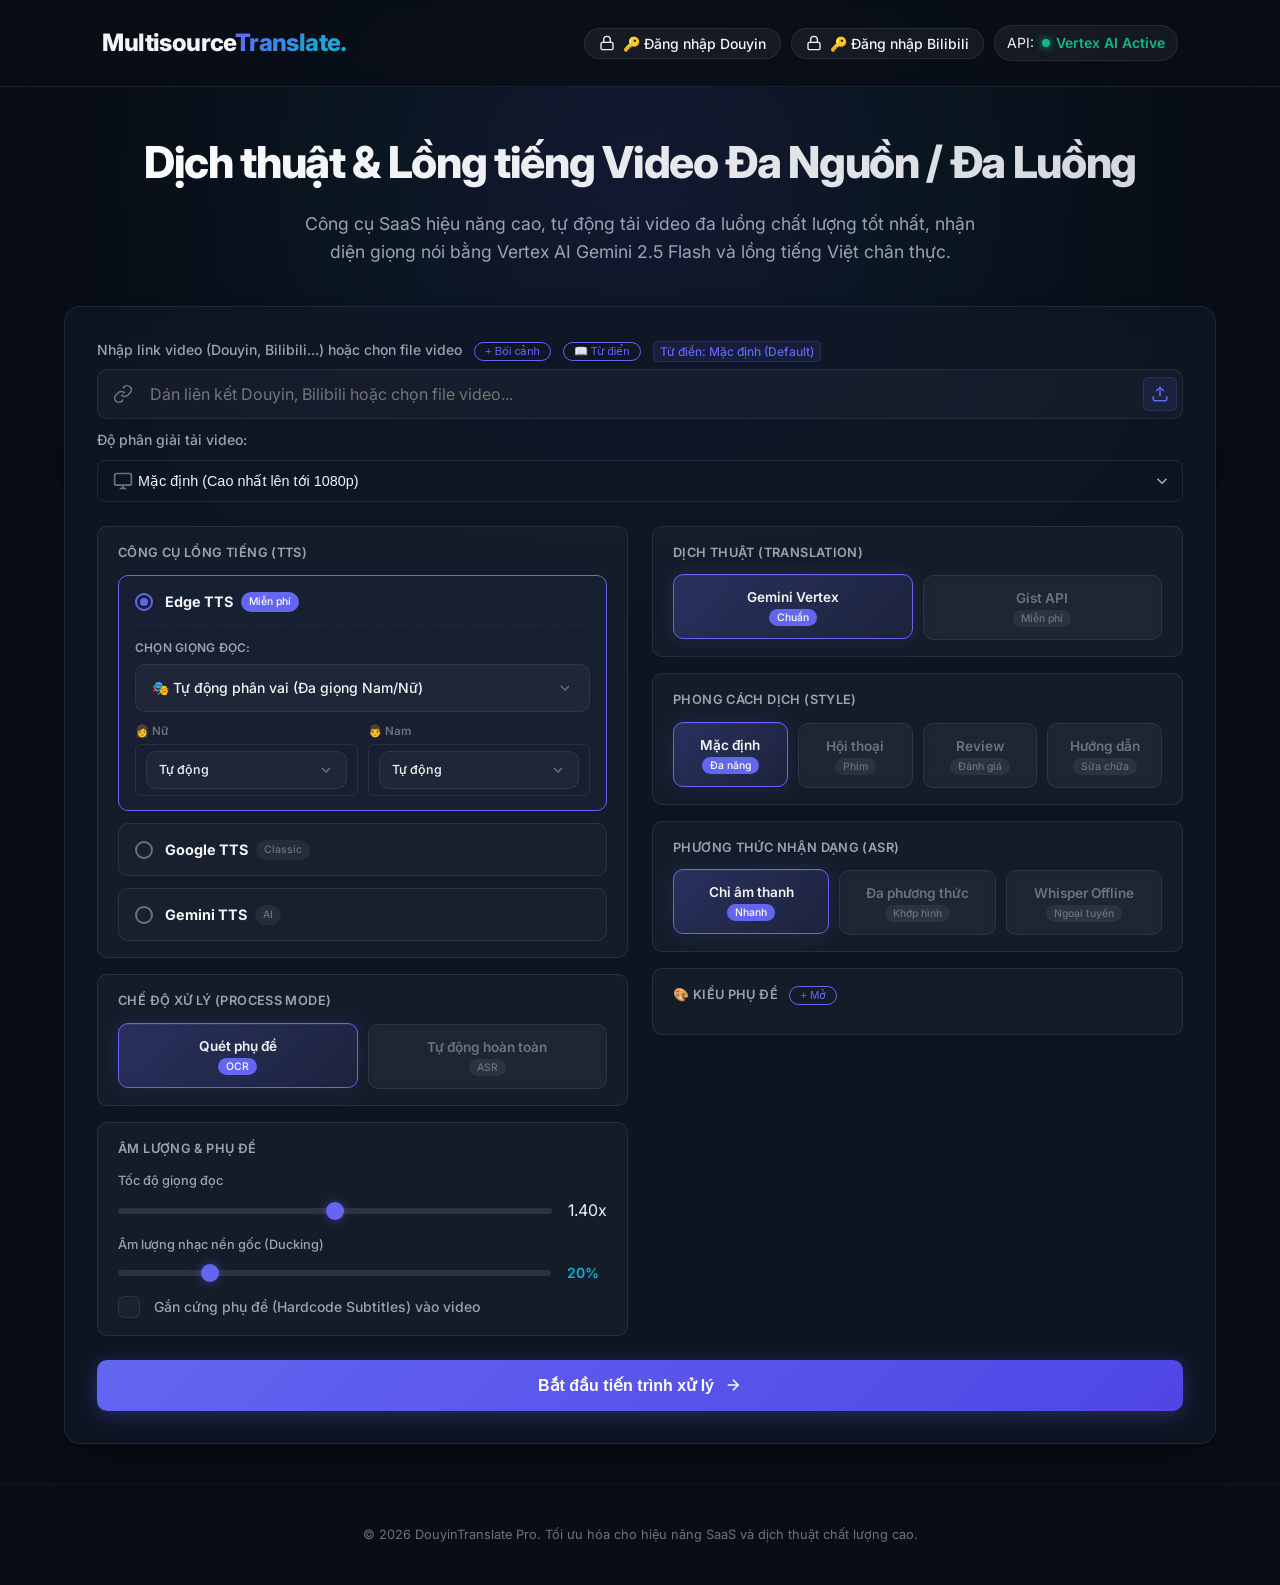
==== static/index.html @ 16387291 "Support dual-platform login GUI and smart cookie merging" ====
<!DOCTYPE html>
<html lang="vi">

<head>
    <meta charset="UTF-8">
    <meta name="viewport" content="width=device-width, initial-scale=1.0">
    <title>MultisourceTranslate - SaaS Dịch Thuật Video Đa Nguồn / Đa Luồng Chuyên Nghiệp</title>
    <!-- Google Fonts Inter & JetBrains Mono for Console -->
    <link rel="preconnect" href="https://fonts.googleapis.com">
    <link rel="preconnect" href="https://fonts.gstatic.com" crossorigin>
    <link
        href="https://fonts.googleapis.com/css2?family=Inter:wght@300;400;500;600;700;800&family=JetBrains+Mono:wght@400;500&display=swap"
        rel="stylesheet">
    <link rel="stylesheet" href="style.css?v=1.4">
</head>

<body>
    <div class="glow-bg"></div>

    <header class="app-header">
        <div class="logo">
            <span>Multisource</span><span class="accent-text">Translate</span><span class="dot">.</span>
        </div>
        <nav class="app-nav" style="display: flex; gap: 10px; align-items: center;">
            <button id="btnGetCookieDouyin" class="btn-cookie">
                <svg viewBox="0 0 24 24" fill="none" stroke="currentColor" stroke-width="2" class="cookie-icon"
                    style="width: 16px; height: 16px;">
                    <rect x="3" y="11" width="18" height="11" rx="2" ry="2"></rect>
                    <path d="M7 11V7a5 5 0 0 1 10 0v4"></path>
                </svg>
                <span>🔑 Đăng nhập Douyin</span>
            </button>
            <button id="btnGetCookieBilibili" class="btn-cookie">
                <svg viewBox="0 0 24 24" fill="none" stroke="currentColor" stroke-width="2" class="cookie-icon"
                    style="width: 16px; height: 16px;">
                    <rect x="3" y="11" width="18" height="11" rx="2" ry="2"></rect>
                    <path d="M7 11V7a5 5 0 0 1 10 0v4"></path>
                </svg>
                <span>🔑 Đăng nhập Bilibili</span>
            </button>
            <span class="nav-status">API: <span class="api-ok">Vertex AI Active</span></span>
        </nav>
    </header>

    <main class="app-container">
        <!-- Hero Section -->
        <section class="hero-section">
            <h1 class="hero-title">Dịch thuật & Lồng tiếng Video Đa Nguồn / Đa Luồng</h1>
            <p class="hero-subtitle">Công cụ SaaS hiệu năng cao, tự động tải video đa luồng chất lượng tốt nhất, nhận diện
                giọng nói bằng Vertex AI Gemini 2.5 Flash và lồng tiếng Việt chân thực.</p>
        </section>

        <!-- Input and Settings Form -->
        <section class="card form-card">
            <form id="translateForm">
                <!-- Top: URL + Context (Full Width) -->
                <div class="url-input-container">
                    <div class="input-group" style="margin-bottom: 0;">
                        <label for="videoUrl" class="input-label">
                            Nhập link video (Douyin, Bilibili...) hoặc chọn file video
                            <button type="button" id="btnToggleContext" class="btn-mini-toggle"
                                title="Thêm bối cảnh để AI dịch chuẩn hơn">+ Bối cảnh</button>
                            <button type="button" id="btnOpenGlossaryModal" class="btn-mini-toggle" style="margin-left: 8px;"
                                title="Chỉnh sửa từ điển dịch thuật (Glossary)">📖 Từ điển</button>
                            <span id="activeGlossaryBadge" class="active-glossary-badge" style="margin-left: 8px; font-size: 0.75rem; color: var(--accent); background: rgba(99, 102, 241, 0.1); padding: 2px 6px; border-radius: 4px; border: 1px solid rgba(99, 102, 241, 0.2); vertical-align: middle;">Từ điển: Mặc định</span>
                        </label>
                        <div class="input-wrapper" id="mainInputWrapper">
                            <svg class="input-icon" viewBox="0 0 24 24" fill="none" stroke="currentColor"
                                stroke-width="2">
                                <path d="M10 13a5 5 0 0 0 7.54.54l3-3a5 5 0 0 0-7.07-7.07l-1.72 1.71"></path>
                                <path d="M14 11a5 5 0 0 0-7.54-.54l-3 3a5 5 0 0 0 7.07 7.07l1.71-1.71"></path>
                            </svg>
                            <input type="text" id="videoUrl" placeholder="Dán liên kết Douyin, Bilibili hoặc chọn file video..."
                                required>
                            <button type="button" id="btnImportFile" class="btn-import-file"
                                title="Chọn file video từ máy tính">
                                <svg viewBox="0 0 24 24" fill="none" stroke="currentColor" stroke-width="2"
                                    style="width:18px;height:18px;">
                                    <path d="M21 15v4a2 2 0 0 1-2 2H5a2 2 0 0 1-2-2v-4"></path>
                                    <polyline points="17 8 12 3 7 8"></polyline>
                                    <line x1="12" y1="3" x2="12" y2="15"></line>
                                </svg>
                            </button>
                            <input type="file" id="videoFileInput"
                                accept="video/mp4,video/quicktime,video/x-msvideo,video/x-matroska,video/webm,video/x-flv,video/x-ms-wmv"
                                hidden>
                        </div>
                        <div id="fileSelectedBadge" class="file-selected-badge hidden">
                            <span class="file-badge-name" id="selectedFileName"></span>
                            <button type="button" class="file-badge-remove" id="fileRemoveBtn"
                                title="Xoá file">&times;</button>
                        </div>
                    </div>
                    <div class="input-group" id="contextGroup" style="display:none; margin-top: 8px;">
                        <div class="input-wrapper">
                            <svg class="input-icon" viewBox="0 0 24 24" fill="none" stroke="currentColor"
                                stroke-width="2">
                                <path d="M4 19.5A2.5 2.5 0 0 1 6.5 17H20"></path>
                                <path d="M6.5 2H20v20H6.5A2.5 2.5 0 0 1 4 19.5v-15A2.5 2.5 0 0 1 6.5 2z"></path>
                            </svg>
                            <input type="text" id="videoContext"
                                placeholder="vd: Phim Tây Du Ký có Natra (Ngao Quảng), Tôn Ngộ Không...">
                        </div>
                    </div>
                    <div class="input-group" id="resolutionGroup" style="margin-top: 10px;">
                        <label for="videoResolution" class="input-label">
                            Độ phân giải tải video:
                            <span id="resolutionScanStatus" style="margin-left: 8px; font-size: 0.75rem; color: var(--accent); display: none;">🔄 Đang quét độ phân giải...</span>
                        </label>
                        <div class="input-wrapper">
                            <svg class="input-icon" viewBox="0 0 24 24" fill="none" stroke="currentColor" stroke-width="2">
                                <rect x="2" y="3" width="20" height="14" rx="2" ry="2"></rect>
                                <line x1="8" y1="21" x2="16" y2="21"></line>
                                <line x1="12" y1="17" x2="12" y2="21"></line>
                            </svg>
                            <select id="videoResolution" style="width: 100%; height: 42px; padding: 0 12px 0 40px; background-color: var(--card-bg-light); border: 1px solid var(--border-color); border-radius: 8px; color: var(--text-color); outline: none; font-size: 0.9rem; appearance: none; cursor: pointer;">
                                <option value="1080" selected>Mặc định (Cao nhất lên tới 1080p)</option>
                                <option value="720">720p</option>
                                <option value="best">Không giới hạn (Gốc / 2K / 4K nếu có)</option>
                            </select>
                            <svg viewBox="0 0 24 24" fill="none" stroke="currentColor" stroke-width="2" style="position: absolute; right: 12px; top: 12px; width: 18px; height: 18px; pointer-events: none; opacity: 0.7;">
                                <polyline points="6 9 12 15 18 9"></polyline>
                            </svg>
                        </div>
                    </div>
                </div>

                <!-- Middle: Balanced 2-Column Settings Grid -->
                <div class="settings-grid-layout">
                    <!-- Column 1: Voice & Media Settings -->
                    <div class="settings-column">
                        <div class="setting-panel">
                            <label class="setting-label">Công cụ lồng tiếng (TTS)</label>
                            <div class="tts-selection-container">
                                <!-- Edge TTS Option -->
                                <div class="tts-option-card active" data-tts="edge">
                                    <div class="tts-option-header">
                                        <div class="tts-radio-circle"></div>
                                        <div class="tts-option-info">
                                            <span class="tts-name">Edge TTS</span>
                                            <span class="tts-badge">Miễn phí</span>
                                        </div>
                                    </div>
                                    <div class="tts-voice-dropdown-wrapper">
                                        <label class="voice-mini-label">Chọn giọng đọc:</label>
                                        <div class="custom-select" id="edgeVoiceSelect">
                                            <div class="custom-select-trigger" id="edgeVoiceTrigger">
                                                <span id="edgeVoiceSelectedText">Tự động phân vai (Đa giọng)</span>
                                                <svg class="chevron-icon" viewBox="0 0 24 24" fill="none"
                                                    stroke="currentColor" stroke-width="2">
                                                    <polyline points="6 9 12 15 18 9"></polyline>
                                                </svg>
                                            </div>
                                            <div class="custom-options-container" id="edgeVoiceOptions">
                                                <!-- Dynamic options populated via JS -->
                                            </div>
                                        </div>
                                        <!-- Gender-specific voice pickers (shown when Auto mode) -->
                                        <div class="gender-voice-row" id="edgeGenderVoices" style="display:none;">
                                            <div class="gender-voice-item">
                                                <label class="gender-voice-label">👩 Nữ</label>
                                                <div class="custom-select mini-select" id="edgeFemaleSelect">
                                                    <div class="custom-select-trigger" id="edgeFemaleTrigger">
                                                        <span id="edgeFemaleSelectedText">Tự động</span>
                                                        <svg class="chevron-icon" viewBox="0 0 24 24" fill="none"
                                                            stroke="currentColor" stroke-width="2">
                                                            <polyline points="6 9 12 15 18 9"></polyline>
                                                        </svg>
                                                    </div>
                                                    <div class="custom-options-container" id="edgeFemaleOptions"></div>
                                                </div>
                                            </div>
                                            <div class="gender-voice-item">
                                                <label class="gender-voice-label">👨 Nam</label>
                                                <div class="custom-select mini-select" id="edgeMaleSelect">
                                                    <div class="custom-select-trigger" id="edgeMaleTrigger">
                                                        <span id="edgeMaleSelectedText">Tự động</span>
                                                        <svg class="chevron-icon" viewBox="0 0 24 24" fill="none"
                                                            stroke="currentColor" stroke-width="2">
                                                            <polyline points="6 9 12 15 18 9"></polyline>
                                                        </svg>
                                                    </div>
                                                    <div class="custom-options-container" id="edgeMaleOptions"></div>
                                                </div>
                                            </div>
                                        </div>
                                    </div>
                                </div>

                                <!-- Google TTS Option -->
                                <div class="tts-option-card" data-tts="google">
                                    <div class="tts-option-header">
                                        <div class="tts-radio-circle"></div>
                                        <div class="tts-option-info">
                                            <span class="tts-name">Google TTS</span>
                                            <span class="tts-badge">Classic</span>
                                        </div>
                                    </div>
                                    <div class="tts-voice-dropdown-wrapper">
                                        <label class="voice-mini-label">Chọn giọng đọc:</label>
                                        <div class="custom-select" id="googleVoiceSelect">
                                            <div class="custom-select-trigger" id="googleVoiceTrigger">
                                                <span id="googleVoiceSelectedText">Tự động phân vai (Đa giọng)</span>
                                                <svg class="chevron-icon" viewBox="0 0 24 24" fill="none"
                                                    stroke="currentColor" stroke-width="2">
                                                    <polyline points="6 9 12 15 18 9"></polyline>
                                                </svg>
                                            </div>
                                            <div class="custom-options-container" id="googleVoiceOptions">
                                                <!-- Dynamic options populated via JS -->
                                            </div>
                                        </div>
                                        <!-- Gender-specific voice pickers (shown when Auto mode) -->
                                        <div class="gender-voice-row" id="googleGenderVoices" style="display:none;">
                                            <div class="gender-voice-item">
                                                <label class="gender-voice-label">👩 Nữ</label>
                                                <div class="custom-select mini-select" id="googleFemaleSelect">
                                                    <div class="custom-select-trigger" id="googleFemaleTrigger">
                                                        <span id="googleFemaleSelectedText">Tự động</span>
                                                        <svg class="chevron-icon" viewBox="0 0 24 24" fill="none"
                                                            stroke="currentColor" stroke-width="2">
                                                            <polyline points="6 9 12 15 18 9"></polyline>
                                                        </svg>
                                                    </div>
                                                    <div class="custom-options-container" id="googleFemaleOptions">
                                                    </div>
                                                </div>
                                            </div>
                                            <div class="gender-voice-item">
                                                <label class="gender-voice-label">👨 Nam</label>
                                                <div class="custom-select mini-select" id="googleMaleSelect">
                                                    <div class="custom-select-trigger" id="googleMaleTrigger">
                                                        <span id="googleMaleSelectedText">Tự động</span>
                                                        <svg class="chevron-icon" viewBox="0 0 24 24" fill="none"
                                                            stroke="currentColor" stroke-width="2">
                                                            <polyline points="6 9 12 15 18 9"></polyline>
                                                        </svg>
                                                    </div>
                                                    <div class="custom-options-container" id="googleMaleOptions"></div>
                                                </div>
                                            </div>
                                        </div>
                                    </div>
                                </div>

                                <!-- Gemini TTS Option -->
                                <div class="tts-option-card" data-tts="gemini">
                                    <div class="tts-option-header">
                                        <div class="tts-radio-circle"></div>
                                        <div class="tts-option-info">
                                            <span class="tts-name">Gemini TTS</span>
                                            <span class="tts-badge">AI</span>
                                        </div>
                                    </div>
                                    <div class="tts-voice-dropdown-wrapper">
                                        <label class="voice-mini-label">Chọn giọng đọc:</label>
                                        <div class="custom-select" id="geminiVoiceSelect">
                                            <div class="custom-select-trigger" id="geminiVoiceTrigger">
                                                <span id="geminiVoiceSelectedText">Tự động phân vai (30 giọng)</span>
                                                <svg class="chevron-icon" viewBox="0 0 24 24" fill="none"
                                                    stroke="currentColor" stroke-width="2">
                                                    <polyline points="6 9 12 15 18 9"></polyline>
                                                </svg>
                                            </div>
                                            <div class="custom-options-container" id="geminiVoiceOptions">
                                                <!-- Dynamic options populated via JS -->
                                            </div>
                                        </div>
                                        <!-- Gender-specific voice pickers (shown when Auto mode) -->
                                        <div class="gender-voice-row" id="geminiGenderVoices" style="display:none;">
                                            <div class="gender-voice-item">
                                                <label class="gender-voice-label">👩 Nữ</label>
                                                <div class="custom-select mini-select" id="geminiFemaleSelect">
                                                    <div class="custom-select-trigger" id="geminiFemaleTrigger">
                                                        <span id="geminiFemaleSelectedText">Tự động</span>
                                                        <svg class="chevron-icon" viewBox="0 0 24 24" fill="none"
                                                            stroke="currentColor" stroke-width="2">
                                                            <polyline points="6 9 12 15 18 9"></polyline>
                                                        </svg>
                                                    </div>
                                                    <div class="custom-options-container" id="geminiFemaleOptions">
                                                    </div>
                                                </div>
                                            </div>
                                            <div class="gender-voice-item">
                                                <label class="gender-voice-label">👨 Nam</label>
                                                <div class="custom-select mini-select" id="geminiMaleSelect">
                                                    <div class="custom-select-trigger" id="geminiMaleTrigger">
                                                        <span id="geminiMaleSelectedText">Tự động</span>
                                                        <svg class="chevron-icon" viewBox="0 0 24 24" fill="none"
                                                            stroke="currentColor" stroke-width="2">
                                                            <polyline points="6 9 12 15 18 9"></polyline>
                                                        </svg>
                                                    </div>
                                                    <div class="custom-options-container" id="geminiMaleOptions"></div>
                                                </div>
                                            </div>
                                        </div>
                                    </div>
                                </div>
                            </div>
                        </div>

                        <div class="setting-panel">
                            <label class="setting-label">Chế độ xử lý (Process Mode)</label>
                            <div class="tts-toggle-group">
                                <button type="button" class="process-toggle-btn tts-toggle-btn active"
                                    data-process="ocr">
                                    <span class="tts-name">Quét phụ đề</span>
                                    <span class="tts-badge">OCR</span>
                                </button>
                                <button type="button" class="process-toggle-btn tts-toggle-btn" data-process="auto">
                                    <span class="tts-name">Tự động hoàn toàn</span>
                                    <span class="tts-badge">ASR</span>
                                </button>
                            </div>
                        </div>

                        <div class="setting-panel">
                            <label class="setting-label">Âm lượng & Phụ đề</label>
                            <div class="setting-item" style="margin-bottom: 12px;">
                                <label class="setting-sub-label"
                                    style="display: block; font-size: 0.8rem; color: var(--text-secondary); margin-bottom: 6px; font-weight: 500;">Tốc
                                    độ giọng đọc</label>
                                <div class="slider-wrapper">
                                    <input type="range" id="ttsSpeed" min="1.0" max="1.8" step="0.05" value="1.4">
                                    <span id="speedValue">1.40x</span>
                                </div>
                            </div>
                            <div class="setting-item" style="margin-bottom: 12px;">
                                <label class="setting-sub-label"
                                    style="display: block; font-size: 0.8rem; color: var(--text-secondary); margin-bottom: 6px; font-weight: 500;">Âm
                                    lượng nhạc nền gốc (Ducking)</label>
                                <div class="slider-wrapper">
                                    <input type="range" id="bgVolume" min="0" max="1" step="0.05" value="0.20">
                                    <span id="volumeValue">20%</span>
                                </div>
                            </div>
                            <div class="setting-item checkbox-item">
                                <label class="checkbox-container">
                                    <input type="checkbox" id="burnSubtitles">
                                    <span class="checkmark-box"></span>
                                    <span class="checkbox-label">Gắn cứng phụ đề (Hardcode Subtitles) vào video</span>
                                </label>
                            </div>
                        </div>
                    </div>

                    <!-- Column 2: AI Translation & ASR Settings -->
                    <div class="settings-column">
                        <div class="setting-panel">
                            <label class="setting-label">Dịch thuật (Translation)</label>
                            <div class="tts-toggle-group">
                                <button type="button" class="translate-toggle-btn tts-toggle-btn active"
                                    data-translate="gemini">
                                    <span class="tts-name">Gemini Vertex</span>
                                    <span class="tts-badge">Chuẩn</span>
                                </button>
                                <button type="button" class="translate-toggle-btn tts-toggle-btn" data-translate="gist">
                                    <span class="tts-name">Gist API</span>
                                    <span class="tts-badge">Miễn phí</span>
                                </button>
                            </div>
                        </div>

                        <div class="setting-panel">
                            <label class="setting-label">Phong cách dịch (Style)</label>
                            <div class="tts-toggle-group">
                                <button type="button" class="style-toggle-btn tts-toggle-btn active"
                                    data-style="default">
                                    <span class="tts-name">Mặc định</span>
                                    <span class="tts-badge">Đa năng</span>
                                </button>
                                <button type="button" class="style-toggle-btn tts-toggle-btn" data-style="dialogue">
                                    <span class="tts-name">Hội thoại</span>
                                    <span class="tts-badge">Phim</span>
                                </button>
                                <button type="button" class="style-toggle-btn tts-toggle-btn" data-style="review">
                                    <span class="tts-name">Review</span>
                                    <span class="tts-badge">Đánh giá</span>
                                </button>
                                <button type="button" class="style-toggle-btn tts-toggle-btn" data-style="tutorial">
                                    <span class="tts-name">Hướng dẫn</span>
                                    <span class="tts-badge">Sửa chữa</span>
                                </button>
                            </div>

                        </div>

                        <div class="setting-panel">
                            <label class="setting-label">Phương thức nhận dạng (ASR)</label>
                            <div class="tts-toggle-group">
                                <button type="button" class="asr-toggle-btn tts-toggle-btn active" data-asr="audio">
                                    <span class="tts-name">Chỉ âm thanh</span>
                                    <span class="tts-badge">Nhanh</span>
                                </button>
                                <button type="button" class="asr-toggle-btn tts-toggle-btn" data-asr="video">
                                    <span class="tts-name">Đa phương thức</span>
                                    <span class="tts-badge">Khớp hình</span>
                                </button>
                                <button type="button" class="asr-toggle-btn tts-toggle-btn" data-asr="whisper">
                                    <span class="tts-name">Whisper Offline</span>
                                    <span class="tts-badge">Ngoại tuyến</span>
                                </button>
                            </div>
                        </div>

                        <!-- Subtitle Style -->
                        <div class="setting-panel">
                            <label class="setting-label">
                                🎨 Kiểu phụ đề
                                <button type="button" id="btnToggleSubStyle" class="btn-mini-toggle">+ Mở</button>
                            </label>
                            <div id="subStyleCompact" style="display:none;">
                                <!-- Preview box -->
                                <div class="sub-preview-box" id="subPreview">
                                    <div class="sub-preview-controls">
                                        <button type="button" class="aspect-btn active" data-aspect="9:16">📱
                                            9:16</button>
                                        <button type="button" class="aspect-btn" data-aspect="16:9">🖥 16:9</button>
                                    </div>
                                    <div class="sub-preview-area" id="subPreviewArea">
                                        <span class="sub-preview-text" id="subPreviewText">Xin chào các bạn</span>
                                    </div>
                                </div>
                                <!-- Controls -->
                                <div class="sub-row">
                                    <select id="subFont" class="mini-select">
                                        <option value="Montserrat">Montserrat</option>
                                        <option value="Roboto">Roboto</option>
                                        <option value="Inter">Inter</option>
                                        <option value="OpenSans">OpenSans</option>
                                        <option value="Nunito">Nunito</option>
                                        <option value="Quicksand">Quicksand</option>
                                        <option value="Lora">Lora</option>
                                        <option value="Oswald">Oswald</option>
                                        <option value="PlayfairDisplay">Playfair</option>
                                        <option value="BeVietnamPro">BeVietnamPro</option>
                                    </select>
                                    <select id="subFontSize" class="mini-select">
                                        <option value="16">16px</option>
                                        <option value="18">18px</option>
                                        <option value="20" selected>20px</option>
                                        <option value="22">22px</option>
                                        <option value="24">24px</option>
                                        <option value="28">28px</option>
                                        <option value="32">32px</option>
                                    </select>
                                    <select id="subColor" class="mini-select">
                                        <option value="&H00FFFFFF">⬜ Trắng</option>
                                        <option value="&H0000FFFF">🟨 Vàng</option>
                                        <option value="&H0000FF00">🟩 Xanh lá</option>
                                        <option value="&H00FF0000">🟦 Xanh dương</option>
                                        <option value="&H000000FF">🟥 Đỏ</option>
                                        <option value="&H00FF80FF">🩷 Hồng</option>
                                    </select>
                                </div>
                                <div class="sub-row">
                                    <select id="subPosition" class="mini-select">
                                        <option value="2" selected>📍 Dưới Giữa</option>
                                        <option value="1">📍 Dưới Trái</option>
                                        <option value="3">📍 Dưới Phải</option>
                                        <option value="8">📍 Trên Giữa</option>
                                        <option value="5">📍 Giữa Màn</option>
                                    </select>
                                    <select id="subOutline" class="mini-select">
                                        <option value="0">◽ Viền: Không</option>
                                        <option value="1">◾ Viền: Mỏng</option>
                                        <option value="1.5" selected>◾ Viền: Vừa</option>
                                        <option value="2.5">◾ Viền: Dày</option>
                                    </select>
                                    <select id="subBgAlpha" class="mini-select">
                                        <option value="00">Nền: Trong suốt</option>
                                        <option value="40">Nền: Mờ 25%</option>
                                        <option value="80" selected>Nền: Mờ 50%</option>
                                        <option value="C0">Nền: Mờ 75%</option>
                                        <option value="FF">Nền: Đặc</option>
                                    </select>
                                </div>
                            </div>
                        </div>
                    </div>
                </div>

                <!-- Bottom: Submit Button (Full Width, Centered) -->
                <div class="action-container" style="margin-top: 20px;">
                    <button type="submit" id="submitBtn" class="btn-primary">
                        <span>Bắt đầu tiến trình xử lý</span>
                        <svg viewBox="0 0 24 24" fill="none" stroke="currentColor" stroke-width="2" class="arrow-icon">
                            <line x1="5" y1="12" x2="19" y2="12"></line>
                            <polyline points="12 5 19 12 12 19"></polyline>
                        </svg>
                    </button>
                </div>
            </form>
        </section>

        <!-- Processing Status Panel -->
        <section id="processingCard" class="card status-card hidden">
            <div class="status-header">
                <h2 class="status-title">Trạng thái xử lý</h2>
                <div class="running-indicator">
                    <span class="pulse-dot"></span>
                    <span id="currentSubStep">Đang chuẩn bị khởi tạo tiến trình...</span>
                </div>
            </div>

            <!-- Steps Progress Bar -->
            <div class="steps-progress-container">
                <div class="progress-line-bg">
                    <div id="progressLineFill" class="progress-line-fill" style="width: 0%;"></div>
                </div>
                <div class="steps-row">
                    <div class="step-node" data-step="1">
                        <div class="step-circle">1</div>
                        <span class="step-name">Tải Video</span>
                    </div>
                    <div class="step-node" data-step="2">
                        <div class="step-circle">2</div>
                        <span class="step-name">Tách Âm</span>
                    </div>
                    <div class="step-node" data-step="3">
                        <div class="step-circle">3</div>
                        <span class="step-name">ASR</span>
                    </div>
                    <div class="step-node" data-step="4">
                        <div class="step-circle">4</div>
                        <span class="step-name">Dịch thuật</span>
                    </div>
                    <div class="step-node" data-step="5">
                        <div class="step-circle">5</div>
                        <span class="step-name">Nhận diện giọng</span>
                    </div>
                    <div class="step-node" data-step="6">
                        <div class="step-circle">6</div>
                        <span class="step-name">TTS AI</span>
                    </div>
                    <div class="step-node" data-step="7">
                        <div class="step-circle">7</div>
                        <span class="step-name">Lồng nhạc</span>
                    </div>
                    <div class="step-node" data-step="8">
                        <div class="step-circle">8</div>
                        <span class="step-name">Xuất bản</span>
                    </div>
                </div>
            </div>

            <!-- Live Terminal Output -->
            <div class="terminal-container">
                <div class="terminal-header">
                    <span class="terminal-dot red"></span>
                    <span class="terminal-dot yellow"></span>
                    <span class="terminal-dot green"></span>
                    <span class="terminal-title">System Console Output</span>
                </div>
                <div id="terminalBody" class="terminal-body">
                    <div class="log-line text-muted">[00:00:00] WAITING - Chờ gửi yêu cầu xử lý từ phía người dùng...
                    </div>
                </div>
            </div>
        </section>

        <!-- OCR Crop Selector Panel -->
        <section id="ocrSelectionCard" class="card ocr-card hidden">
            <h2 class="card-title">Chọn vùng quét phụ đề chữ (OCR)</h2>
            <p class="card-subtitle" style="margin-bottom: 20px; color: var(--text-secondary);">Hãy kéo thả hoặc điều
                chỉnh thanh dải màu sáng đè lên khu vực phụ đề chữ chạy của video gốc bên dưới để bắt đầu quét OCR chữ
                cứng.</p>

            <div class="ocr-workspace">
                <div class="ocr-video-container" id="ocrVideoContainer">
                    <video id="ocrVideoPlayer" class="video-player" muted playsinline></video>
                    <!-- Drag crop overlay -->
                    <div class="ocr-crop-overlay" id="ocrCropOverlay">
                        <div class="ocr-crop-box" id="ocrCropBox">
                            <div class="ocr-resize-handle top" id="handleTop"></div>
                            <div class="ocr-resize-handle bottom" id="handleBottom"></div>
                        </div>
                    </div>
                </div>
            </div>

            <!-- Custom timeline scrub bar to easily browse through the entire video subtitles -->
            <div class="ocr-timeline-container">
                <div
                    style="display: flex; align-items: center; gap: 16px; justify-content: space-between; width: 100%;">
                    <button type="button" id="btnOcrPlayPause" class="btn-download secondary"
                        style="padding: 8px 18px; margin: 0; min-width: 120px;">
                        <span>Phát video</span>
                    </button>
                    <span id="ocrTimeCurrent"
                        style="font-family: 'JetBrains Mono', monospace; font-size: 0.8rem; color: var(--text-secondary); min-width: 40px; text-align: right;">0:00</span>
                    <input type="range" id="ocrTimelineSlider" min="0" max="100" value="0"
                        style="flex-grow: 1; cursor: pointer; margin: 0 8px;">
                    <span id="ocrTimeDuration"
                        style="font-family: 'JetBrains Mono', monospace; font-size: 0.8rem; color: var(--text-secondary); min-width: 40px;">0:00</span>
                </div>
            </div>

            <div class="ocr-actions" style="margin-top: 24px; display: flex; gap: 16px; justify-content: center;">
                <button type="button" id="btnStartOcr" class="btn-primary" style="margin: 0;">
                    <span>Bắt đầu quét OCR phụ đề</span>
                </button>
                <button type="button" id="btnSkipOcr" class="btn-download secondary"
                    style="margin: 0; padding: 12px 24px;">
                    <span>Bỏ qua, dịch thường (ASR)</span>
                </button>
            </div>
        </section>

        <!-- Final Results & Downloads -->
        <section id="resultsCard" class="card results-card hidden">
            <h2 class="card-title">Kết quả dịch thuật</h2>
            <div class="results-grid">
                <div class="video-preview-wrapper">
                    <h3>Video gốc</h3>
                    <video id="originalVideoPlayer" controls class="video-player"></video>
                </div>
                <div class="video-preview-wrapper">
                    <h3>Video Việt hóa</h3>
                    <video id="translatedVideoPlayer" controls class="video-player"></video>
                </div>
            </div>

            <div class="downloads-section">
                <h3>Tải xuống tài nguyên</h3>
                <div class="download-buttons-group">
                    <a id="downloadVideoBtn" href="#" class="btn-download" download>
                        <svg viewBox="0 0 24 24" fill="none" stroke="currentColor" stroke-width="2">
                            <path d="M21 15v4a2 2 0 0 1-2 2H5a2 2 0 0 1-2-2v-4"></path>
                            <polyline points="7 10 12 15 17 10"></polyline>
                            <line x1="12" y1="15" x2="12" y2="3"></line>
                        </svg>
                        <span>Tải Video việt hóa (MP4)</span>
                    </a>
                    <a id="downloadSrtBtn" href="#" class="btn-download secondary" download>
                        <svg viewBox="0 0 24 24" fill="none" stroke="currentColor" stroke-width="2">
                            <path d="M14 2H6a2 2 0 0 0-2 2v16a2 2 0 0 0 2 2h12a2 2 0 0 0 2-2V8z"></path>
                            <polyline points="14 2 14 8 20 8"></polyline>
                            <line x1="16" y1="13" x2="8" y2="13"></line>
                            <line x1="16" y1="17" x2="8" y2="17"></line>
                            <polyline points="10 9 9 9 8 9"></polyline>
                        </svg>
                        <span>Tải phụ đề (SRT)</span>
                    </a>
                    <a id="downloadAudioBtn" href="#" class="btn-download secondary" download>
                        <svg viewBox="0 0 24 24" fill="none" stroke="currentColor" stroke-width="2">
                            <path d="M9 18V5l12-2v13"></path>
                            <circle cx="6" cy="18" r="3"></circle>
                            <circle cx="18" cy="16" r="3"></circle>
                        </svg>
                        <span>Tải nhạc nền & thoại (MP3)</span>
                    </a>
                </div>
            </div>
        </section>
    </main>

    <footer class="app-footer">
        <p>&copy; 2026 DouyinTranslate Pro. Tối ưu hóa cho hiệu năng SaaS và dịch thuật chất lượng cao.</p>
    </footer>

    <!-- Subtitle Review Modal (Popup) -->
    <div id="subtitleReviewModal" class="subtitle-review-modal hidden">
        <div class="subtitle-review-overlay"></div>
        <div class="subtitle-review-content">
            <div class="subtitle-review-header">
                <h2>Kiểm tra phụ đề trước khi lồng tiếng</h2>
                <div class="subtitle-countdown-container" id="reviewCountdownContainer">
                    <span id="subtitleCountdownText">Tự động tiếp tục sau: 30s</span>
                </div>
            </div>
            
            <div class="subtitle-review-body">
                <!-- Left: Video Preview -->
                <div class="subtitle-video-preview">
                    <video id="reviewVideoPlayer" class="review-video" controls muted playsinline></video>
                </div>
                
                <!-- Right: SRT Editor -->
                <div class="subtitle-editor-container">
                    <div class="subtitle-editor-header">
                        <span class="col-time">Thời gian (giây)</span>
                        <span class="col-text">Phụ đề dịch Việt</span>
                    </div>
                    <div id="subtitleList" class="subtitle-list">
                        <!-- Dynamic items populated via JS -->
                    </div>
                </div>
            </div>
            
            <div class="subtitle-review-footer">
                <button type="button" id="btnEditSubtitles" class="btn-review edit">
                    <span>⏸ Chỉnh sửa</span>
                </button>
                <button type="button" id="btnContinueTTS" class="btn-review continue">
                    <span>▶ Tiếp tục lồng tiếng</span>
                </button>
            </div>
        </div>
    </div>

    <!-- Glossary Editor Modal (Popup) -->
    <div id="glossaryModal" class="subtitle-review-modal hidden">
        <div class="subtitle-review-overlay" id="glossaryOverlay"></div>
        <div class="subtitle-review-content" style="max-width: 600px; height: 75vh;">
            <div class="subtitle-review-header">
                <h2>📖 Quản lý Từ điển dịch thuật (Glossary)</h2>
            </div>
            
            <div class="subtitle-review-body" style="flex-direction: column; gap: 16px; padding: 20px;">
                <div style="display: flex; flex-direction: column; gap: 8px;">
                    <label class="input-label" for="glossaryStyleSelect">Chọn Từ điển cho Phong cách:</label>
                    <select id="glossaryStyleSelect" class="sub-time-input" style="width: 100%; height: 38px; background: rgba(0,0,0,0.4); border: 1px solid var(--border-color); color: #fff; border-radius: 6px; padding: 0 10px;">
                        <option value="tutorial">💡 Phong cách Hướng dẫn (Tutorial)</option>
                        <option value="dialogue">🎬 Phong cách Phim ảnh (Dialogue)</option>
                        <option value="review">🎙️ Phong cách Review / Vlog (Review)</option>
                        <option value="default">🌐 Phong cách Mặc định (Default)</option>
                        <option value="general">🌍 Từ điển Dùng chung (General)</option>
                    </select>
                </div>
                
                <div style="display: flex; flex-direction: column; gap: 8px; flex-grow: 1; min-height: 200px;">
                    <label class="input-label" for="glossaryTextarea">Nội dung Từ điển (Cú pháp: TiếngAnh = TiếngViệt):</label>
                    <textarea id="glossaryTextarea" style="width: 100%; height: 100%; background: rgba(0,0,0,0.4); border: 1px solid var(--border-color); color: #fff; border-radius: 6px; padding: 12px; font-family: 'JetBrains Mono', monospace; font-size: 0.85rem; resize: none;"></textarea>
                </div>
            </div>
            
            <div class="subtitle-review-footer">
                <button type="button" id="btnCloseGlossary" class="btn-review edit">
                    <span>Huỷ bỏ</span>
                </button>
                <button type="button" id="btnSaveGlossary" class="btn-review continue">
                    <span>Lưu Từ điển</span>
                </button>
            </div>
        </div>
    </div>

    <script src="app.js?v=1.8"></script>
</body>

</html>
---- static/style.css ----
/* Root Variables for Color Palette & Design Tokens */
:root {
    --bg-dark: #090d16;
    --card-bg: rgba(17, 24, 39, 0.75);
    --border-color: rgba(255, 255, 255, 0.08);
    --text-primary: #f3f4f6;
    --text-secondary: #9ca3af;
    --text-muted: #6b7280;

    --accent: #6366f1;
    /* Indigo */
    --accent-hover: #4f46e5;
    --success: #10b981;
    /* Emerald Green */
    --info: #06b6d4;
    /* Cyan */
    --error: #ef4444;
    /* Soft Red */
    --warning: #f59e0b;
    /* Amber */

    --font-sans: 'Inter', system-ui, -apple-system, sans-serif;
    --font-mono: 'JetBrains Mono', monospace;
    --radius-lg: 16px;
    --radius-md: 10px;
    --transition: all 0.3s cubic-bezier(0.4, 0, 0.2, 1);
}

/* Reset and Base Styles */
* {
    margin: 0;
    padding: 0;
    box-sizing: border-box;
}

body {
    background-color: var(--bg-dark);
    color: var(--text-primary);
    font-family: var(--font-sans);
    line-height: 1.6;
    overflow-x: hidden;
    min-height: 100vh;
}

/* Glowing Ambient Backgrounds */
.glow-bg {
    position: fixed;
    top: -20%;
    left: 50%;
    transform: translateX(-50%);
    width: 80vw;
    height: 80vh;
    background: radial-gradient(circle, rgba(99, 102, 241, 0.15) 0%, rgba(6, 182, 212, 0.05) 50%, rgba(0, 0, 0, 0) 100%);
    z-index: -1;
    pointer-events: none;
    filter: blur(80px);
}

/* Header */
.app-header {
    display: flex;
    justify-content: space-between;
    align-items: center;
    padding: 24px 8%;
    border-bottom: 1px solid var(--border-color);
    background: rgba(9, 13, 22, 0.8);
    backdrop-filter: blur(12px);
    position: sticky;
    top: 0;
    z-index: 100;
}

.logo {
    font-size: 1.5rem;
    font-weight: 800;
    letter-spacing: -0.025em;
}

.logo .accent-text {
    background: linear-gradient(135deg, var(--accent), var(--info));
    -webkit-background-clip: text;
    -webkit-text-fill-color: transparent;
}

.logo .dot {
    color: var(--info);
}

.app-nav {
    display: flex;
    align-items: center;
    gap: 12px;
}

.btn-cookie {
    font-size: 0.875rem;
    background: rgba(255, 255, 255, 0.05);
    color: var(--text-primary);
    padding: 6px 14px;
    border-radius: 20px;
    border: 1px solid var(--border-color);
    display: flex;
    align-items: center;
    gap: 8px;
    cursor: pointer;
    font-family: var(--font-sans);
    font-weight: 500;
    transition: var(--transition);
}

.btn-cookie:hover:not(:disabled) {
    background: rgba(99, 102, 241, 0.15);
    border-color: var(--accent);
    box-shadow: 0 0 12px rgba(99, 102, 241, 0.25);
    transform: translateY(-1px);
}

.btn-cookie:active:not(:disabled) {
    transform: translateY(0);
}

.btn-cookie:disabled {
    opacity: 0.6;
    cursor: not-allowed;
}

.btn-cookie .cookie-icon {
    transition: var(--transition);
}

.btn-cookie:hover:not(:disabled) .cookie-icon {
    color: var(--info);
}

.nav-status {
    font-size: 0.875rem;
    background: rgba(255, 255, 255, 0.05);
    padding: 6px 12px;
    border-radius: 20px;
    border: 1px solid var(--border-color);
    display: flex;
    align-items: center;
    gap: 8px;
}

.api-ok {
    color: var(--success);
    font-weight: 600;
    display: flex;
    align-items: center;
    gap: 6px;
}

.api-ok::before {
    content: '';
    display: inline-block;
    width: 8px;
    height: 8px;
    background-color: var(--success);
    border-radius: 50%;
    box-shadow: 0 0 8px var(--success);
}

/* Main Container Layout */
.app-container {
    max-width: 1200px;
    margin: 40px auto;
    padding: 0 24px;
    display: flex;
    flex-direction: column;
    gap: 32px;
}

/* Hero Section */
.hero-section {
    text-align: center;
    margin-bottom: 8px;
}

.hero-title {
    font-size: 2.75rem;
    font-weight: 800;
    letter-spacing: -0.03em;
    margin-bottom: 12px;
    background: linear-gradient(to right, #ffffff, #d1d5db);
    -webkit-background-clip: text;
    -webkit-text-fill-color: transparent;
}

.hero-subtitle {
    font-size: 1.1rem;
    color: var(--text-secondary);
    max-width: 680px;
    margin: 0 auto;
    font-weight: 400;
}

/* Premium Card Styles (Glassmorphism) */
.card {
    background: var(--card-bg);
    border: 1px solid var(--border-color);
    border-radius: var(--radius-lg);
    padding: 32px;
    backdrop-filter: blur(16px);
    box-shadow: 0 20px 40px -15px rgba(0, 0, 0, 0.5);
    transition: var(--transition);
}

.card:hover {
    border-color: rgba(255, 255, 255, 0.12);
}

.card-title {
    font-size: 1.25rem;
    font-weight: 700;
    margin-bottom: 24px;
    letter-spacing: -0.01em;
}

/* Form inputs & styling */
.input-group {
    margin-bottom: 24px;
}

.input-label {
    display: block;
    font-size: 0.875rem;
    font-weight: 500;
    color: var(--text-secondary);
    margin-bottom: 8px;
}

.input-wrapper {
    position: relative;
    display: flex;
    align-items: center;
}

.input-icon {
    position: absolute;
    left: 16px;
    width: 20px;
    height: 20px;
    color: var(--text-muted);
    pointer-events: none;
}

.btn-import-file {
    position: absolute;
    right: 6px;
    top: 50%;
    transform: translateY(-50%);
    display: flex;
    align-items: center;
    justify-content: center;
    width: 34px;
    height: 34px;
    background: rgba(99, 102, 241, 0.1);
    border: 1px solid rgba(99, 102, 241, 0.2);
    border-radius: 6px;
    color: var(--accent);
    cursor: pointer;
    transition: var(--transition);
    z-index: 5;
}

.btn-import-file:hover {
    background: rgba(99, 102, 241, 0.2);
    border-color: var(--accent);
    color: #fff;
}

#mainInputWrapper input {
    padding-right: 56px;
}

.file-selected-badge {
    display: flex;
    align-items: center;
    gap: 6px;
    margin-top: 6px;
    padding: 4px 8px;
    background: rgba(99, 102, 241, 0.08);
    border: 1px solid rgba(99, 102, 241, 0.2);
    border-radius: 6px;
    font-size: 0.85rem;
    color: var(--text-primary);
}

.file-selected-badge.hidden {
    display: none;
}

.file-badge-name {
    flex: 1;
    white-space: nowrap;
    overflow: hidden;
    text-overflow: ellipsis;
}

.file-badge-remove {
    background: none;
    border: none;
    color: var(--text-muted);
    font-size: 1.2rem;
    cursor: pointer;
    padding: 0 2px;
    line-height: 1;
    transition: var(--transition);
}

.file-badge-remove:hover {
    color: var(--error);
}

.input-wrapper input {
    width: 100%;
    background: rgba(255, 255, 255, 0.03);
    border: 1px solid var(--border-color);
    padding: 14px 16px 14px 52px;
    border-radius: var(--radius-md);
    color: #fff;
    font-family: var(--font-sans);
    font-size: 1rem;
    transition: var(--transition);
}

.input-wrapper input:focus {
    outline: none;
    border-color: var(--accent);
    background: rgba(255, 255, 255, 0.06);
    box-shadow: 0 0 0 4px rgba(99, 102, 241, 0.15);
}

/* Form Layout: Top URL + 2-Column Settings Grid */
.url-input-container {
    margin-bottom: 24px;
}

.settings-grid-layout {
    display: grid;
    grid-template-columns: 1fr 1fr;
    gap: 24px;
    margin-bottom: 24px;
}

.settings-column {
    display: flex;
    flex-direction: column;
    gap: 16px;
}

.setting-panel {
    background: rgba(255, 255, 255, 0.03);
    border: 1px solid var(--border-color);
    border-radius: var(--radius-md);
    padding: 16px 20px;
    transition: var(--transition);
}

.setting-panel:hover {
    border-color: rgba(99, 102, 241, 0.3);
    background: rgba(99, 102, 241, 0.04);
}

.setting-panel .setting-label {
    display: block;
    margin-bottom: 12px;
    font-size: 0.8rem;
    font-weight: 600;
    color: var(--text-secondary);
    text-transform: uppercase;
    letter-spacing: 0.03em;
}

@media (max-width: 768px) {
    .settings-grid-layout {
        grid-template-columns: 1fr;
        gap: 16px;
    }
}

/* Settings Layout */
.settings-grid {
    display: grid;
    grid-template-columns: 1fr 1fr;
    gap: 32px;
    margin-bottom: 32px;
}

@media (max-width: 768px) {
    .settings-grid {
        grid-template-columns: 1fr;
        gap: 20px;
    }
}

.setting-label {
    display: block;
    font-size: 0.875rem;
    font-weight: 500;
    color: var(--text-secondary);
    margin-bottom: 12px;
}

/* TTS Selection Container & Cards */
.tts-selection-container {
    display: flex;
    flex-direction: column;
    gap: 12px;
}

.tts-option-card {
    background: rgba(255, 255, 255, 0.02);
    border: 1px solid var(--border-color);
    border-radius: var(--radius-md);
    padding: 14px 16px;
    cursor: pointer;
    transition: var(--transition);
}

.tts-option-card:hover {
    border-color: rgba(99, 102, 241, 0.3);
    background: rgba(255, 255, 255, 0.04);
}

.tts-option-card.active {
    border-color: var(--accent);
    background: rgba(99, 102, 241, 0.04);
}

.tts-option-header {
    display: flex;
    align-items: center;
    gap: 12px;
}

.tts-radio-circle {
    width: 18px;
    height: 18px;
    border-radius: 50%;
    border: 2px solid var(--text-muted);
    position: relative;
    transition: var(--transition);
    flex-shrink: 0;
}

.tts-option-card.active .tts-radio-circle {
    border-color: var(--accent);
}

.tts-option-card.active .tts-radio-circle::after {
    content: '';
    position: absolute;
    top: 50%;
    left: 50%;
    transform: translate(-50%, -50%);
    width: 8px;
    height: 8px;
    border-radius: 50%;
    background: var(--accent);
}

.tts-option-info {
    display: flex;
    align-items: center;
    gap: 8px;
    flex-grow: 1;
}

.tts-option-info .tts-name {
    font-weight: 700;
    font-size: 0.9rem;
    color: var(--text-primary);
}

.tts-option-info .tts-badge {
    font-size: 0.65rem;
    font-weight: 500;
    padding: 2px 8px;
    border-radius: 20px;
    background: rgba(255, 255, 255, 0.06);
    color: var(--text-muted);
}

.tts-option-card.active .tts-option-info .tts-badge {
    background: var(--accent);
    color: #fff;
}

/* Voice Dropdown inside active card */
.tts-voice-dropdown-wrapper {
    margin-top: 12px;
    padding-top: 12px;
    border-top: 1px dashed rgba(255, 255, 255, 0.06);
    display: none;
    cursor: default;
}

.tts-option-card.active .tts-voice-dropdown-wrapper {
    display: block;
}

.voice-mini-label {
    display: block;
    font-size: 0.75rem;
    font-weight: 600;
    color: var(--text-secondary);
    margin-bottom: 6px;
    text-transform: uppercase;
    letter-spacing: 0.02em;
}

/* Custom Select Dropdown Styling */
.custom-select {
    position: relative;
    user-select: none;
}

.custom-select-trigger {
    display: flex;
    justify-content: space-between;
    align-items: center;
    padding: 12px 16px;
    background: rgba(255, 255, 255, 0.03);
    border: 1px solid var(--border-color);
    border-radius: var(--radius-md);
    color: var(--text-primary);
    font-size: 0.875rem;
    font-weight: 500;
    cursor: pointer;
    transition: var(--transition);
}

.custom-select:hover .custom-select-trigger {
    border-color: rgba(99, 102, 241, 0.5);
    background: rgba(255, 255, 255, 0.06);
}

.custom-select.active .custom-select-trigger {
    border-color: var(--accent);
    box-shadow: 0 0 0 3px rgba(99, 102, 241, 0.15);
    background: rgba(255, 255, 255, 0.06);
}

.custom-select-trigger .chevron-icon {
    width: 16px;
    height: 16px;
    color: var(--text-muted);
    transition: var(--transition);
}

.custom-select.active .chevron-icon {
    transform: rotate(180deg);
    color: var(--text-secondary);
}

.custom-options-container {
    position: absolute;
    top: calc(100% + 6px);
    left: 0;
    right: 0;
    background: #0d121f;
    /* Hài hòa với tông nền card tối */
    border: 1px solid var(--border-color);
    border-radius: var(--radius-md);
    box-shadow: 0 10px 25px -5px rgba(0, 0, 0, 0.6);
    opacity: 0;
    visibility: hidden;
    pointer-events: none;
    transform: translateY(-8px);
    transition: all 0.25s cubic-bezier(0.4, 0, 0.2, 1);
    z-index: 50;
    max-height: 250px;
    overflow-y: auto;
    padding: 6px;
}

.custom-select.active .custom-options-container {
    opacity: 1;
    visibility: visible;
    pointer-events: auto;
    transform: translateY(0);
}

.custom-option {
    padding: 10px 14px;
    border-radius: 6px;
    color: var(--text-secondary);
    font-size: 0.85rem;
    font-weight: 500;
    cursor: pointer;
    transition: var(--transition);
}

.custom-option:hover {
    background: rgba(255, 255, 255, 0.06);
    color: var(--text-primary);
}

.custom-option.selected {
    background: linear-gradient(135deg, rgba(99, 102, 241, 0.2), rgba(99, 102, 241, 0.05));
    color: var(--text-primary);
    border-left: 3px solid var(--accent);
    padding-left: 11px;
}

/* Gender-specific voice row (Nữ / Nam pickers) */
.gender-voice-row {
    display: none;
    gap: 10px;
    margin-top: 10px;
}

.gender-voice-item {
    flex: 1;
    min-width: 0;
}

.gender-voice-label {
    display: block;
    font-size: 0.72rem;
    font-weight: 600;
    color: var(--text-muted);
    margin-bottom: 4px;
    letter-spacing: 0.01em;
}

.mini-select .custom-select-trigger {
    padding: 8px 12px;
    font-size: 0.78rem;
}

.mini-select .custom-options-container {
    max-height: 180px;
}

.mini-select .custom-option {
    padding: 7px 10px;
    font-size: 0.75rem;
}

.slider-wrapper {
    display: flex;
    align-items: center;
    gap: 16px;
}

.slider-wrapper input[type="range"] {
    flex-grow: 1;
    height: 6px;
    background: rgba(255, 255, 255, 0.1);
    border-radius: 3px;
    outline: none;
    -webkit-appearance: none;
}

.slider-wrapper input[type="range"]::-webkit-slider-thumb {
    -webkit-appearance: none;
    width: 18px;
    height: 18px;
    border-radius: 50%;
    background: var(--accent);
    cursor: pointer;
    box-shadow: 0 0 10px rgba(99, 102, 241, 0.5);
    transition: var(--transition);
}

.slider-wrapper input[type="range"]::-webkit-slider-thumb:hover {
    background: var(--info);
    transform: scale(1.1);
}

#volumeValue {
    font-size: 0.875rem;
    font-weight: 600;
    color: var(--info);
    min-width: 40px;
}

/* TTS Toggle Buttons */
.tts-toggle-group {
    display: flex;
    flex-wrap: wrap;
    gap: 10px;
}

.tts-toggle-btn {
    flex: 1;
    display: flex;
    flex-direction: column;
    align-items: center;
    gap: 4px;
    padding: 14px 12px 12px;
    background: rgba(255, 255, 255, 0.03);
    border: 1px solid rgba(255, 255, 255, 0.08);
    border-radius: var(--radius-md);
    color: var(--text-muted);
    font-family: inherit;
    font-size: 0.8rem;
    cursor: pointer;
    transition: var(--transition);
    backdrop-filter: blur(8px);
}

.tts-toggle-btn:hover {
    border-color: rgba(255, 255, 255, 0.18);
    background: rgba(255, 255, 255, 0.06);
    color: var(--text-secondary);
}

.tts-toggle-btn.active {
    background: linear-gradient(135deg, rgba(99, 102, 241, 0.25), rgba(99, 102, 241, 0.08));
    border-color: var(--accent);
    box-shadow: 0 0 20px rgba(99, 102, 241, 0.15), inset 0 1px 0 rgba(255, 255, 255, 0.05);
    color: var(--text-primary);
    transform: translateY(-1px);
}

.tts-toggle-btn.active .tts-badge {
    background: var(--accent);
    color: #fff;
}

.tts-icon {
    font-size: 1.2rem;
    line-height: 1;
}

.tts-name {
    font-weight: 600;
    font-size: 0.85rem;
}

.tts-badge {
    font-size: 0.65rem;
    font-weight: 500;
    padding: 2px 8px;
    border-radius: 20px;
    background: rgba(255, 255, 255, 0.06);
    color: var(--text-muted);
    transition: var(--transition);
}

/* Subtitle Style Panel */
.sub-style-grid {
    display: grid;
    grid-template-columns: 1fr 1fr;
    gap: 8px;
}

.sub-style-item {
    display: flex;
    flex-direction: column;
    gap: 4px;
}

.style-mini-label {
    font-size: 0.7rem;
    color: var(--text-muted);
    font-weight: 500;
}

.mini-select {
    width: 100%;
    padding: 6px 10px;
    background: var(--bg-card);
    border: 1px solid var(--border-color);
    border-radius: 6px;
    color: var(--text-primary);
    font-size: 0.75rem;
    cursor: pointer;
    outline: none;
}

.mini-select:focus {
    border-color: var(--accent);
    box-shadow: 0 0 0 2px rgba(var(--accent-rgb), 0.2);
}

.btn-mini-toggle {
    font-size: 0.7rem;
    padding: 2px 10px;
    margin-left: 8px;
    background: transparent;
    border: 1px solid var(--accent);
    color: var(--accent);
    border-radius: 12px;
    cursor: pointer;
    font-weight: 500;
    transition: var(--transition);
    vertical-align: middle;
}

.btn-mini-toggle.active {
    background: var(--accent);
    color: #fff;
}

/* Subtitle style compact panel */
.sub-style-compact {
    margin-top: 8px;
}

.sub-style-compact .sub-row {
    display: flex;
    gap: 8px;
    margin-bottom: 6px;
}

.sub-style-compact .sub-row:last-child {
    margin-bottom: 0;
}

.sub-style-compact .mini-select {
    flex: 1;
    background: var(--bg-input) !important;
    border-radius: var(--radius-md) !important;
    font-size: 0.78rem !important;
    transition: var(--transition);
}

.sub-style-compact .mini-select:focus {
    border-color: var(--accent) !important;
    box-shadow: 0 0 0 1px var(--accent) !important;
}

/* Subtitle preview box */
.sub-preview-box {
    border: 1px solid var(--border-color);
    border-radius: var(--radius-md);
    overflow: hidden;
    margin-bottom: 8px;
    background: #000;
}

.sub-preview-controls {
    display: flex;
    gap: 0;
    border-bottom: 1px solid rgba(255, 255, 255, 0.06);
}

.aspect-btn {
    flex: 1;
    padding: 6px 10px;
    background: transparent;
    border: none;
    color: var(--text-muted);
    font-size: 0.7rem;
    cursor: pointer;
    font-family: var(--font-sans);
    transition: var(--transition);
    border-bottom: 2px solid transparent;
}

.aspect-btn.active {
    color: var(--accent);
    border-bottom-color: var(--accent);
    background: rgba(99, 102, 241, 0.08);
}

.sub-preview-area {
    display: flex;
    align-items: flex-end;
    justify-content: center;
    padding: 12px 16px;
    transition: all 0.3s;
}

.sub-preview-area.aspect-16-9 {
    aspect-ratio: 16/9;
    height: auto;
    width: 100%;
}

.sub-preview-area.aspect-9-16 {
    aspect-ratio: 9/16;
    height: 220px;
    width: auto;
    margin: 0 auto;
}

.sub-preview-text {
    padding: 4px 10px;
    border-radius: 4px;
    font-weight: 600;
    text-align: center;
    background: rgba(0, 0, 0, 0.5);
    transition: all 0.2s;
    text-shadow: 1px 1px 2px rgba(0, 0, 0, 0.8);
    max-width: 90%;
    word-break: break-word;
}

/* Checkbox item styling */
.checkbox-item {
    display: flex;
    align-items: center;
}

.checkbox-container {
    display: flex;
    align-items: center;
    position: relative;
    cursor: pointer;
    user-select: none;
    padding-left: 36px;
}

.checkbox-container input {
    position: absolute;
    opacity: 0;
    cursor: pointer;
    height: 0;
    width: 0;
}

.checkmark-box {
    position: absolute;
    top: 50%;
    transform: translateY(-50%);
    left: 0;
    height: 22px;
    width: 22px;
    background-color: rgba(255, 255, 255, 0.03);
    border: 1px solid var(--border-color);
    border-radius: 6px;
    transition: var(--transition);
}

.checkbox-container:hover input~.checkmark-box {
    border-color: var(--accent);
    background-color: rgba(255, 255, 255, 0.05);
}

.checkbox-container input:checked~.checkmark-box {
    background-color: var(--accent);
    border-color: var(--accent);
    box-shadow: 0 0 10px rgba(99, 102, 241, 0.4);
}

.checkmark-box:after {
    content: "";
    position: absolute;
    display: none;
}

.checkbox-container input:checked~.checkmark-box:after {
    display: block;
}

.checkbox-container .checkmark-box:after {
    left: 7px;
    top: 3px;
    width: 6px;
    height: 11px;
    border: solid white;
    border-width: 0 2px 2px 0;
    transform: rotate(45deg);
}

.checkbox-label {
    font-size: 0.875rem;
    font-weight: 500;
    color: var(--text-secondary);
}

/* Buttons */
.btn-primary {
    display: flex;
    justify-content: center;
    align-items: center;
    gap: 10px;
    width: 100%;
    background: linear-gradient(135deg, var(--accent) 0%, var(--accent-hover) 100%);
    color: white;
    border: none;
    padding: 16px 32px;
    border-radius: var(--radius-md);
    font-size: 1rem;
    font-weight: 600;
    cursor: pointer;
    box-shadow: 0 4px 20px rgba(99, 102, 241, 0.3);
    transition: var(--transition);
}

.btn-primary:hover {
    transform: translateY(-2px);
    box-shadow: 0 6px 24px rgba(99, 102, 241, 0.4);
    background: linear-gradient(135deg, var(--accent) 0%, var(--info) 100%);
}

.btn-primary:active {
    transform: translateY(0);
}

.arrow-icon {
    width: 18px;
    height: 18px;
    transition: var(--transition);
}

.btn-primary:hover .arrow-icon {
    transform: translateX(4px);
}

/* Processing Status Section */
.status-header {
    display: flex;
    justify-content: space-between;
    align-items: center;
    border-bottom: 1px solid var(--border-color);
    padding-bottom: 20px;
    margin-bottom: 28px;
}

.status-title {
    font-size: 1.25rem;
    font-weight: 700;
    border-left: 3px solid var(--info);
    padding-left: 12px;
}

.running-indicator {
    display: flex;
    align-items: center;
    gap: 10px;
    font-size: 0.875rem;
    font-weight: 500;
    color: var(--info);
    background: rgba(6, 182, 212, 0.06);
    border: 1px solid rgba(6, 182, 212, 0.15);
    padding: 6px 14px;
    border-radius: 20px;
}

.pulse-dot {
    width: 8px;
    height: 8px;
    background-color: var(--info);
    border-radius: 50%;
    animation: pulse 1.8s infinite;
}

@keyframes pulse {
    0% {
        transform: scale(0.9);
        box-shadow: 0 0 0 0 rgba(6, 182, 212, 0.7);
    }

    70% {
        transform: scale(1.1);
        box-shadow: 0 0 0 8px rgba(6, 182, 212, 0);
    }

    100% {
        transform: scale(0.9);
        box-shadow: 0 0 0 0 rgba(6, 182, 212, 0);
    }
}

/* Steps Progress Design (matches requested structure) */
.steps-progress-container {
    position: relative;
    margin: 40px 0;
    padding: 0 20px;
}

.progress-line-bg {
    position: absolute;
    top: 20px;
    left: 40px;
    right: 40px;
    height: 4px;
    background: rgba(255, 255, 255, 0.08);
    border-radius: 2px;
    z-index: 1;
}

.progress-line-fill {
    height: 100%;
    background: linear-gradient(to right, var(--success), var(--info));
    border-radius: 2px;
    transition: width 0.5s ease-out;
}

.steps-row {
    display: flex;
    justify-content: space-between;
    position: relative;
    z-index: 2;
}

.step-node {
    display: flex;
    flex-direction: column;
    align-items: center;
    width: 60px;
}

.step-circle {
    width: 42px;
    height: 42px;
    border-radius: 50%;
    background: var(--bg-dark);
    border: 2px solid #334155;
    color: var(--text-muted);
    font-size: 0.95rem;
    font-weight: 700;
    display: flex;
    justify-content: center;
    align-items: center;
    transition: var(--transition);
}

.step-name {
    margin-top: 12px;
    font-size: 0.8rem;
    font-weight: 500;
    color: var(--text-muted);
    text-align: center;
    white-space: nowrap;
    transition: var(--transition);
}

/* Step Node States (Active, Completed) */
.step-node.active .step-circle {
    border-color: var(--info);
    color: var(--info);
    box-shadow: 0 0 16px rgba(6, 182, 212, 0.3);
    font-weight: 800;
}

.step-node.active .step-name {
    color: var(--info);
    font-weight: 600;
}

.step-node.completed .step-circle {
    background-color: var(--success);
    border-color: var(--success);
    color: #fff;
    box-shadow: 0 0 12px rgba(16, 185, 129, 0.2);
}

/* For completed steps, show a clean SVG checkmark */
.step-node.completed .step-circle::after {
    content: "✓";
    font-size: 1.1rem;
}

.step-node.completed .step-circle {
    font-size: 0;
    /* hides the number, shows check */
}

.step-node.completed .step-name {
    color: var(--success);
    font-weight: 600;
}

/* Terminal Console Box */
.terminal-container {
    background: #060913;
    border: 1px solid rgba(255, 255, 255, 0.05);
    border-radius: var(--radius-md);
    overflow: hidden;
    box-shadow: inset 0 2px 8px rgba(0, 0, 0, 0.8);
}

.terminal-header {
    display: flex;
    align-items: center;
    padding: 12px 16px;
    background: #0a0e1a;
    border-bottom: 1px solid rgba(255, 255, 255, 0.03);
    gap: 8px;
}

.terminal-dot {
    width: 10px;
    height: 10px;
    border-radius: 50%;
}

.terminal-dot.red {
    background-color: #ff5f56;
}

.terminal-dot.yellow {
    background-color: #ffbd2e;
}

.terminal-dot.green {
    background-color: #27c93f;
}

.terminal-title {
    font-family: var(--font-mono);
    font-size: 0.75rem;
    color: var(--text-secondary);
    margin-left: 8px;
}

.terminal-body {
    padding: 18px;
    height: 220px;
    overflow-y: auto;
    font-family: var(--font-mono);
    font-size: 0.825rem;
    display: flex;
    flex-direction: column;
    gap: 6px;
    scroll-behavior: smooth;
}

.terminal-body::-webkit-scrollbar {
    width: 6px;
}

.terminal-body::-webkit-scrollbar-track {
    background: transparent;
}

.terminal-body::-webkit-scrollbar-thumb {
    background: rgba(255, 255, 255, 0.1);
    border-radius: 3px;
}

.log-line {
    color: #a78bfa;
    /* light purple */
    white-space: pre-wrap;
}

.log-line.error {
    color: var(--error);
}

.log-line.success {
    color: var(--success);
}

.log-line.info {
    color: #e2e8f0;
}

/* Results Grid & Media Preview */
.results-grid {
    display: grid;
    grid-template-columns: 1fr 1fr;
    gap: 32px;
    margin-bottom: 32px;
}

@media (max-width: 768px) {
    .results-grid {
        grid-template-columns: 1fr;
        gap: 20px;
    }
}

.video-preview-wrapper h3 {
    font-size: 1rem;
    font-weight: 600;
    color: var(--text-secondary);
    margin-bottom: 12px;
}

.video-player {
    width: 100%;
    border-radius: var(--radius-md);
    background: #000;
    border: 1px solid var(--border-color);
    box-shadow: 0 10px 20px rgba(0, 0, 0, 0.4);
    aspect-ratio: 16/9;
}

/* Downloads Group */
.downloads-section {
    border-top: 1px solid var(--border-color);
    padding-top: 24px;
}

.downloads-section h3 {
    font-size: 1rem;
    color: var(--text-secondary);
    margin-bottom: 16px;
}

.download-buttons-group {
    display: flex;
    flex-wrap: wrap;
    gap: 16px;
}

.btn-download {
    display: flex;
    align-items: center;
    gap: 10px;
    background-color: var(--success);
    color: #fff;
    border: none;
    padding: 12px 24px;
    border-radius: var(--radius-md);
    text-decoration: none;
    font-size: 0.9rem;
    font-weight: 600;
    cursor: pointer;
    box-shadow: 0 4px 12px rgba(16, 185, 129, 0.2);
    transition: var(--transition);
}

.btn-download:hover {
    background-color: #059669;
    transform: translateY(-1px);
    box-shadow: 0 6px 16px rgba(16, 185, 129, 0.3);
}

.btn-download svg {
    width: 18px;
    height: 18px;
}

.btn-download.secondary {
    background-color: rgba(255, 255, 255, 0.05);
    border: 1px solid var(--border-color);
    color: var(--text-primary);
    box-shadow: none;
}

.btn-download.secondary:hover {
    background-color: rgba(255, 255, 255, 0.1);
    border-color: var(--text-secondary);
}

/* Utilities */
.hidden {
    display: none !important;
}

.text-muted {
    color: var(--text-muted);
}

/* Footer styling */
.app-footer {
    text-align: center;
    padding: 40px 0;
    font-size: 0.8rem;
    color: var(--text-muted);
    border-top: 1px solid rgba(255, 255, 255, 0.03);
    margin-top: auto;
}

/* OCR Crop Selector Styles */
.ocr-card {
    border-color: rgba(99, 102, 241, 0.4);
    box-shadow: 0 20px 40px -15px rgba(99, 102, 241, 0.15);
}

.ocr-workspace {
    display: flex;
    justify-content: center;
    align-items: center;
    background: #020408;
    border-radius: var(--radius-md);
    overflow: hidden;
    position: relative;
    border: 1px solid var(--border-color);
}

.ocr-video-container {
    position: relative;
    max-width: 100%;
    display: flex;
    justify-content: center;
    align-items: center;
}

.ocr-video-container video {
    max-height: 60vh;
    width: auto;
    max-width: 100%;
    display: block;
    aspect-ratio: auto;
}

.ocr-crop-overlay {
    position: absolute;
    top: 0;
    left: 0;
    width: 100%;
    height: 100%;
    pointer-events: none;
}

.ocr-crop-box {
    position: absolute;
    left: 0;
    width: 100%;
    top: 85%;
    height: 8%;
    background: linear-gradient(180deg, rgba(99, 102, 241, 0.04) 0%, rgba(99, 102, 241, 0.12) 50%, rgba(99, 102, 241, 0.04) 100%);
    border-top: 2px solid var(--accent);
    border-bottom: 2px solid var(--accent);
    box-shadow: 0 0 0 9999px rgba(0, 0, 0, 0.65);
    pointer-events: auto;
    cursor: ns-resize;
    display: flex;
    align-items: center;
    justify-content: center;
    user-select: none;
    box-sizing: border-box;
}

.ocr-crop-box::before {
    content: "";
    position: absolute;
    left: 0;
    width: 100%;
    height: 1px;
    border-top: 1px dashed rgba(255, 255, 255, 0.35);
    pointer-events: none;
}

.ocr-resize-handle {
    position: absolute;
    left: 0;
    width: 100%;
    height: 2px;
    background-color: var(--accent);
    cursor: ns-resize;
    transition: var(--transition);
}

/* Tăng diện tích click/tập trung chuột mà không làm dày thanh hiển thị */
.ocr-resize-handle::before {
    content: "";
    position: absolute;
    left: 0;
    right: 0;
    top: -10px;
    bottom: -10px;
    background: transparent;
}

.ocr-resize-handle.top {
    top: -1px;
}

.ocr-resize-handle.bottom {
    bottom: -1px;
}



/* OCR Custom Timeline styling */
.ocr-timeline-container {
    background: rgba(255, 255, 255, 0.02);
    border: 1px solid var(--border-color);
    border-radius: var(--radius-md);
    padding: 12px 16px;
    margin-top: 16px;
    box-sizing: border-box;
}

.ocr-timeline-container input[type="range"] {
    -webkit-appearance: none;
    appearance: none;
    height: 6px;
    background: rgba(255, 255, 255, 0.1);
    border-radius: 3px;
    outline: none;
    transition: var(--transition);
}

.ocr-timeline-container input[type="range"]::-webkit-slider-thumb {
    -webkit-appearance: none;
    appearance: none;
    width: 14px;
    height: 14px;
    border-radius: 50%;
    background: var(--accent);
    cursor: pointer;
    box-shadow: 0 0 10px rgba(99, 102, 241, 0.5);
    transition: var(--transition);
}

.ocr-timeline-container input[type="range"]::-webkit-slider-thumb:hover {
    transform: scale(1.2);
    background: #fff;
}

/* Subtitle Review Modal (Glassmorphism & animations) */
.subtitle-review-modal {
    position: fixed;
    top: 0;
    left: 0;
    width: 100vw;
    height: 100vh;
    z-index: 9999;
    display: flex;
    justify-content: center;
    align-items: center;
    transition: opacity 0.4s cubic-bezier(0.4, 0, 0.2, 1);
}

.subtitle-review-modal.hidden {
    opacity: 0;
    pointer-events: none;
}

.subtitle-review-overlay {
    position: absolute;
    top: 0;
    left: 0;
    width: 100%;
    height: 100%;
    background: rgba(4, 6, 11, 0.85);
    backdrop-filter: blur(15px);
    z-index: 1;
}

.subtitle-review-content {
    position: relative;
    z-index: 2;
    width: 95vw;
    height: 90vh;
    max-width: 1400px;
    background: rgba(17, 24, 39, 0.85);
    border: 1px solid var(--border-color);
    border-radius: var(--radius-lg);
    box-shadow: 0 25px 50px -12px rgba(0, 0, 0, 0.5), 0 0 40px rgba(99, 102, 241, 0.15);
    display: flex;
    flex-direction: column;
    overflow: hidden;
    transform: scale(0.95) translateY(20px);
    transition: transform 0.4s cubic-bezier(0.34, 1.56, 0.64, 1);
}

.subtitle-review-modal:not(.hidden) .subtitle-review-content {
    transform: scale(1) translateY(0);
}

/* Header */
.subtitle-review-header {
    padding: 20px 32px;
    border-bottom: 1px solid var(--border-color);
    display: flex;
    justify-content: space-between;
    align-items: center;
    background: rgba(17, 24, 39, 0.4);
}

.subtitle-review-header h2 {
    font-size: 1.25rem;
    font-weight: 700;
    background: linear-gradient(135deg, var(--text-primary), var(--text-secondary));
    -webkit-background-clip: text;
    -webkit-text-fill-color: transparent;
}

.subtitle-countdown-container {
    background: rgba(99, 102, 241, 0.1);
    border: 1px solid rgba(99, 102, 241, 0.3);
    padding: 8px 16px;
    border-radius: 30px;
    transition: var(--transition);
}

#subtitleCountdownText {
    font-family: var(--font-mono);
    font-size: 0.875rem;
    color: var(--info);
    font-weight: 600;
}

.subtitle-countdown-container.paused {
    background: rgba(245, 158, 11, 0.1);
    border-color: rgba(245, 158, 11, 0.3);
}

.subtitle-countdown-container.paused #subtitleCountdownText {
    color: var(--warning);
}

/* Body */
.subtitle-review-body {
    flex-grow: 1;
    display: grid;
    grid-template-columns: 1.15fr 0.85fr;
    gap: 24px;
    padding: 24px 32px;
    overflow: hidden;
}

/* Video Preview */
.subtitle-video-preview {
    display: flex;
    justify-content: center;
    align-items: center;
    background: #000;
    border-radius: var(--radius-md);
    overflow: hidden;
    border: 1px solid var(--border-color);
    position: relative;
    max-height: 100%;
}

.review-video {
    width: 100%;
    height: 100%;
    object-fit: contain;
}

/* SRT Editor Container */
.subtitle-editor-container {
    display: flex;
    flex-direction: column;
    background: rgba(17, 24, 39, 0.4);
    border: 1px solid var(--border-color);
    border-radius: var(--radius-md);
    overflow: hidden;
}

.subtitle-editor-header {
    display: flex;
    padding: 12px 16px;
    background: rgba(31, 41, 55, 0.8);
    border-bottom: 1px solid var(--border-color);
    font-weight: 600;
    font-size: 0.75rem;
    text-transform: uppercase;
    letter-spacing: 0.05em;
    color: var(--text-secondary);
}

.col-time {
    width: 140px;
    flex-shrink: 0;
}

.col-text {
    flex-grow: 1;
}

/* List of Subtitle Lines */
.subtitle-list {
    flex-grow: 1;
    overflow-y: auto;
    padding: 8px 0;
}

.subtitle-list::-webkit-scrollbar {
    width: 8px;
}

.subtitle-list::-webkit-scrollbar-track {
    background: transparent;
}

.subtitle-list::-webkit-scrollbar-thumb {
    background: rgba(255, 255, 255, 0.1);
    border-radius: 4px;
}

.subtitle-list::-webkit-scrollbar-thumb:hover {
    background: rgba(255, 255, 255, 0.2);
}

/* Subtitle Line Item */
.subtitle-item-row {
    display: flex;
    align-items: center;
    gap: 16px;
    padding: 12px 16px;
    border-bottom: 1px solid rgba(255, 255, 255, 0.03);
    transition: var(--transition);
    cursor: pointer;
}

.subtitle-item-row:hover {
    background: rgba(255, 255, 255, 0.02);
}

.subtitle-item-row.active {
    background: rgba(99, 102, 241, 0.08);
    border-left: 3px solid var(--accent);
}

.sub-time-inputs {
    display: flex;
    flex-direction: column;
    gap: 6px;
    width: 140px;
    flex-shrink: 0;
}

.time-input-group {
    display: flex;
    align-items: center;
    gap: 4px;
}

.time-label {
    font-size: 0.65rem;
    color: var(--text-muted);
    width: 30px;
    font-weight: 500;
}

.sub-time-input {
    width: 90px;
    background: rgba(255, 255, 255, 0.03);
    border: 1px solid var(--border-color);
    border-radius: 4px;
    color: var(--text-primary);
    padding: 3px 6px;
    font-family: var(--font-mono);
    font-size: 0.75rem;
    text-align: center;
    transition: var(--transition);
}

.sub-time-input:focus {
    border-color: var(--accent);
    background: rgba(99, 102, 241, 0.05);
    outline: none;
}

.sub-text-edit-area {
    flex-grow: 1;
    display: flex;
    flex-direction: column;
    gap: 4px;
}

.sub-text-original {
    font-size: 0.75rem;
    color: var(--text-muted);
    font-style: italic;
}

.sub-text-input {
    width: 100%;
    background: rgba(255, 255, 255, 0.05);
    border: 1px solid var(--border-color);
    border-radius: 6px;
    color: var(--text-primary);
    padding: 6px 12px;
    font-family: var(--font-sans);
    font-size: 0.875rem;
    transition: var(--transition);
}

.sub-text-input:focus {
    border-color: var(--accent);
    background: rgba(99, 102, 241, 0.1);
    outline: none;
    box-shadow: 0 0 8px rgba(99, 102, 241, 0.2);
}

/* Footer */
.subtitle-review-footer {
    padding: 16px 32px;
    border-top: 1px solid var(--border-color);
    display: flex;
    justify-content: flex-end;
    gap: 16px;
    background: rgba(17, 24, 39, 0.4);
}

.btn-review {
    display: flex;
    align-items: center;
    gap: 8px;
    padding: 12px 24px;
    border-radius: 30px;
    font-family: var(--font-sans);
    font-weight: 600;
    font-size: 0.875rem;
    cursor: pointer;
    transition: var(--transition);
}

.btn-review.edit {
    background: rgba(255, 255, 255, 0.05);
    border: 1px solid var(--border-color);
    color: var(--text-primary);
}

.btn-review.edit:hover {
    background: rgba(245, 158, 11, 0.15);
    border-color: var(--warning);
    color: var(--warning);
    box-shadow: 0 0 12px rgba(245, 158, 11, 0.2);
}

.btn-review.continue {
    background: linear-gradient(135deg, var(--accent), var(--info));
    border: none;
    color: white;
}

.btn-review.continue:hover {
    transform: translateY(-1px);
    box-shadow: 0 0 16px rgba(99, 102, 241, 0.4);
}

.btn-review.continue:active {
    transform: translateY(0);
}

/* Custom Styling for HTML native select option to fix dark mode contrast issues */
select option {
    background-color: #ffffff !important;
    color: #111827 !important;
}
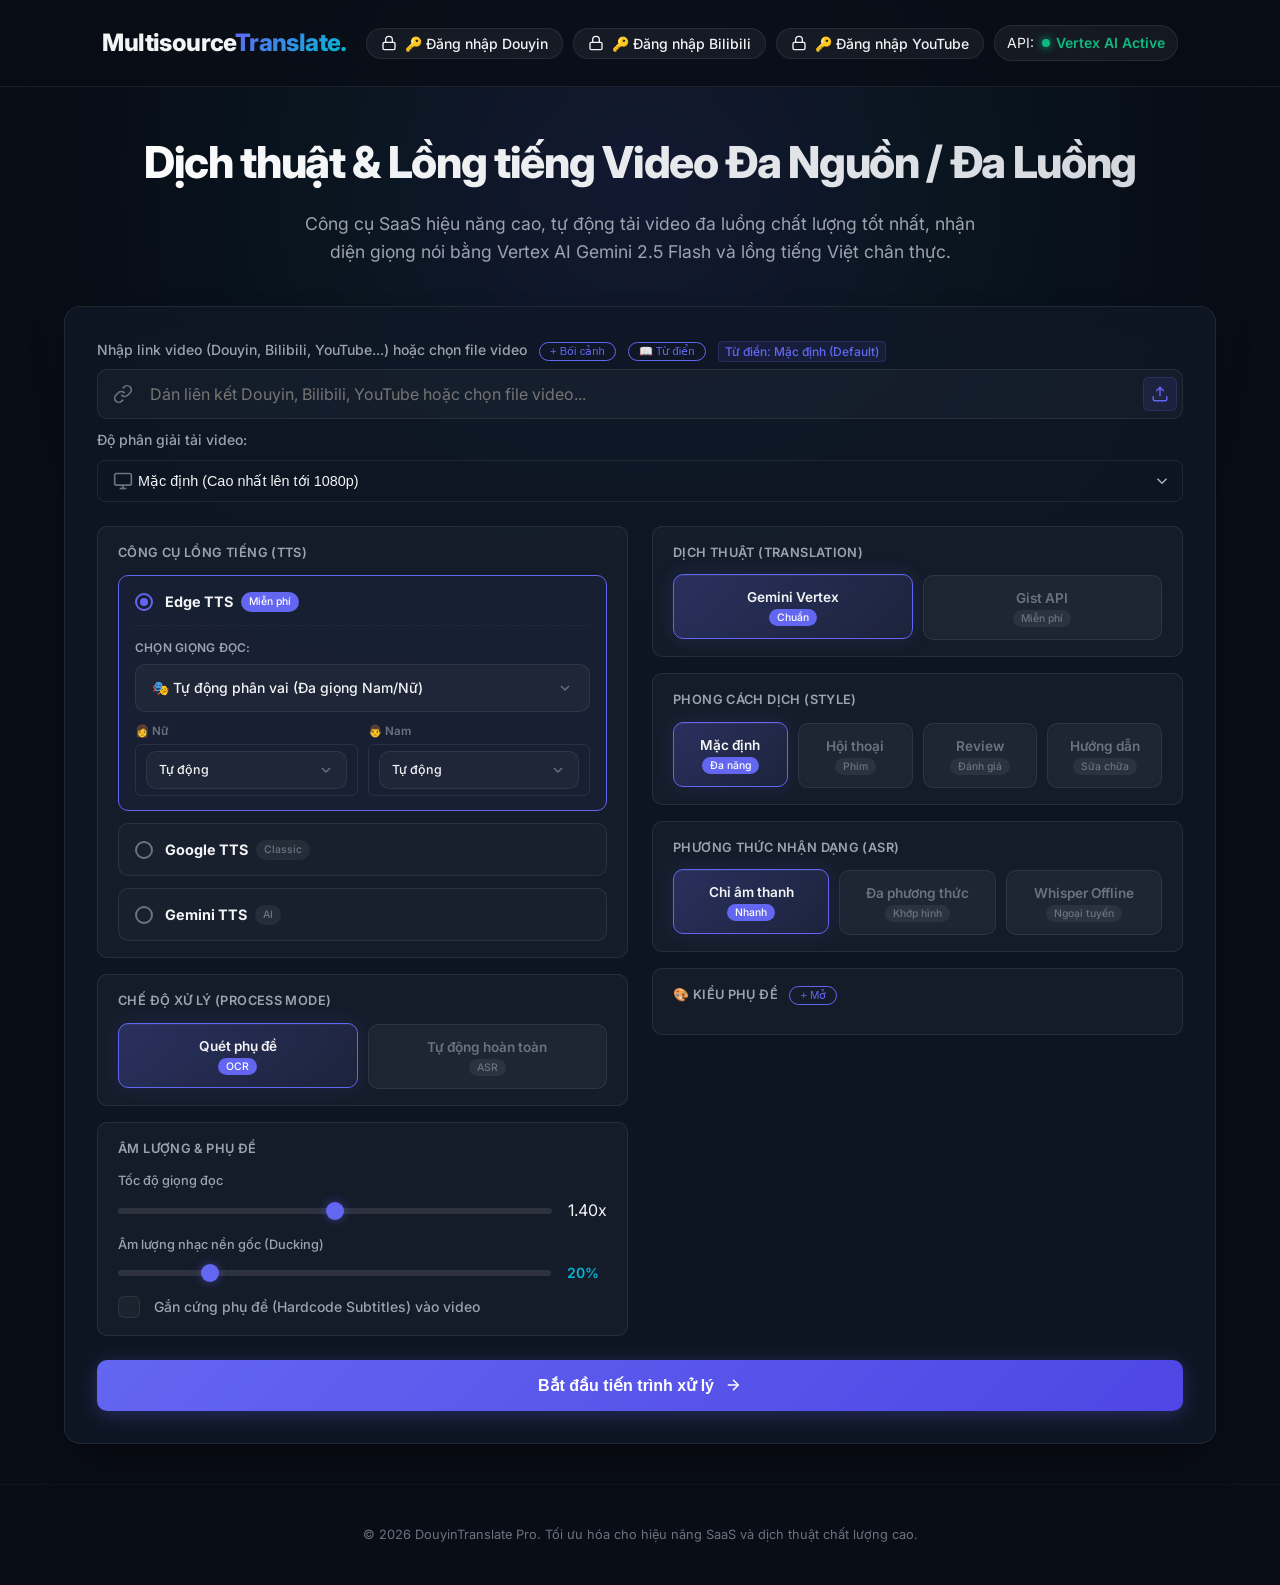
==== commit ab13257a: "Support YouTube download, login GUI, and dynamic referer" ====
--- a/static/index.html
+++ b/static/index.html
@@ -38,6 +38,14 @@
                 </svg>
                 <span>🔑 Đăng nhập Bilibili</span>
             </button>
+            <button id="btnGetCookieYoutube" class="btn-cookie">
+                <svg viewBox="0 0 24 24" fill="none" stroke="currentColor" stroke-width="2" class="cookie-icon"
+                    style="width: 16px; height: 16px;">
+                    <rect x="3" y="11" width="18" height="11" rx="2" ry="2"></rect>
+                    <path d="M7 11V7a5 5 0 0 1 10 0v4"></path>
+                </svg>
+                <span>🔑 Đăng nhập YouTube</span>
+            </button>
             <span class="nav-status">API: <span class="api-ok">Vertex AI Active</span></span>
         </nav>
     </header>
@@ -57,7 +65,7 @@
                 <div class="url-input-container">
                     <div class="input-group" style="margin-bottom: 0;">
                         <label for="videoUrl" class="input-label">
-                            Nhập link video (Douyin, Bilibili...) hoặc chọn file video
+                            Nhập link video (Douyin, Bilibili, YouTube...) hoặc chọn file video
                             <button type="button" id="btnToggleContext" class="btn-mini-toggle"
                                 title="Thêm bối cảnh để AI dịch chuẩn hơn">+ Bối cảnh</button>
                             <button type="button" id="btnOpenGlossaryModal" class="btn-mini-toggle" style="margin-left: 8px;"
@@ -70,7 +78,7 @@
                                 <path d="M10 13a5 5 0 0 0 7.54.54l3-3a5 5 0 0 0-7.07-7.07l-1.72 1.71"></path>
                                 <path d="M14 11a5 5 0 0 0-7.54-.54l-3 3a5 5 0 0 0 7.07 7.07l1.71-1.71"></path>
                             </svg>
-                            <input type="text" id="videoUrl" placeholder="Dán liên kết Douyin, Bilibili hoặc chọn file video..."
+                            <input type="text" id="videoUrl" placeholder="Dán liên kết Douyin, Bilibili, YouTube hoặc chọn file video..."
                                 required>
                             <button type="button" id="btnImportFile" class="btn-import-file"
                                 title="Chọn file video từ máy tính">
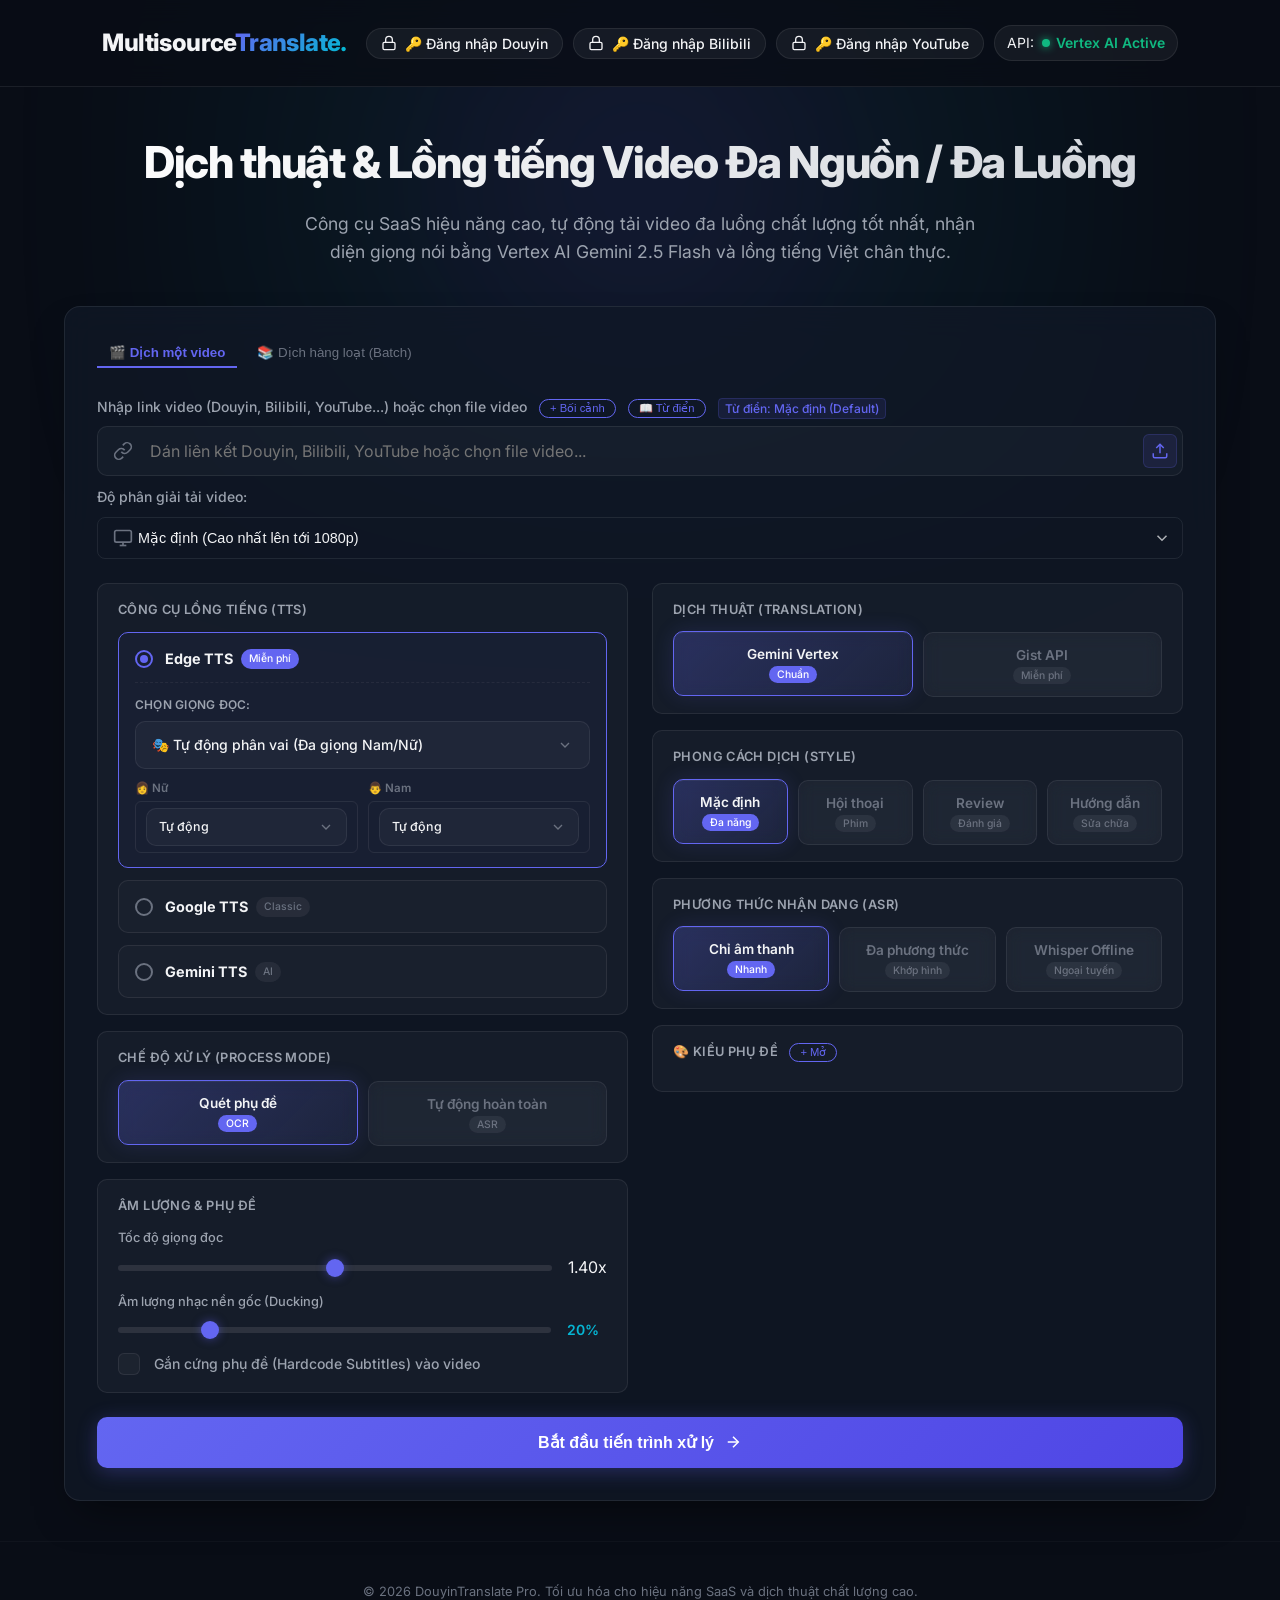
==== commit 1bf862ea: "Implement Batch Video Processing dashboard, sequential worker, and UI mode toggles" ====
--- a/static/index.html
+++ b/static/index.html
@@ -61,10 +61,15 @@
         <!-- Input and Settings Form -->
         <section class="card form-card">
             <form id="translateForm">
+                <!-- Mode Selector Tabs -->
+                <div class="mode-selector-tabs" style="display: flex; gap: 8px; margin-bottom: 16px; border-bottom: 1px solid var(--border); padding-bottom: 12px;">
+                    <button type="button" id="tabModeSingle" class="tab-btn active" style="background: none; border: none; color: var(--accent); font-weight: 600; padding: 6px 12px; border-bottom: 2px solid var(--accent); cursor: pointer;">🎬 Dịch một video</button>
+                    <button type="button" id="tabModeBatch" class="tab-btn" style="background: none; border: none; color: var(--text-muted); font-weight: 500; padding: 6px 12px; border-bottom: 2px solid transparent; cursor: pointer;">📚 Dịch hàng loạt (Batch)</button>
+                </div>
                 <!-- Top: URL + Context (Full Width) -->
                 <div class="url-input-container">
                     <div class="input-group" style="margin-bottom: 0;">
-                        <label for="videoUrl" class="input-label">
+                        <label for="videoUrl" class="input-label" id="urlInputLabel">
                             Nhập link video (Douyin, Bilibili, YouTube...) hoặc chọn file video
                             <button type="button" id="btnToggleContext" class="btn-mini-toggle"
                                 title="Thêm bối cảnh để AI dịch chuẩn hơn">+ Bối cảnh</button>
@@ -80,6 +85,7 @@
                             </svg>
                             <input type="text" id="videoUrl" placeholder="Dán liên kết Douyin, Bilibili, YouTube hoặc chọn file video..."
                                 required>
+                            <textarea id="videoUrls" class="hidden" placeholder="Dán danh sách liên kết video (mỗi liên kết một dòng)...&#10;Ví dụ:&#10;https://www.youtube.com/watch?v=123&#10;https://www.bilibili.com/video/BV456" rows="4" style="width: 100%; background: var(--bg-card); color: var(--text); border: 1px solid var(--border); border-radius: 8px; padding: 12px 12px 12px 42px; font-family: monospace; font-size: 0.9rem; resize: vertical; box-sizing: border-box; outline: none; transition: border-color 0.2s; display: none;"></textarea>
                             <button type="button" id="btnImportFile" class="btn-import-file"
                                 title="Chọn file video từ máy tính">
                                 <svg viewBox="0 0 24 24" fill="none" stroke="currentColor" stroke-width="2"
@@ -503,6 +509,48 @@
             </form>
         </section>
 
+        <!-- Batch Processing Card -->
+        <section id="batchProcessingCard" class="card hidden" style="margin-top: 24px;">
+            <div class="card-header" style="display: flex; justify-content: space-between; align-items: center; border-bottom: 1px solid var(--border); padding-bottom: 12px; margin-bottom: 16px;">
+                <h2 class="card-title" style="margin: 0; font-size: 1.15rem; font-weight: 600; display: flex; align-items: center; gap: 8px;">
+                    <span>📦 Tiến trình Dịch thuật Hàng loạt (Batch)</span>
+                </h2>
+                <span id="batchOverallStatus" class="badge badge-running" style="background: rgba(99, 102, 241, 0.1); color: var(--accent); border: 1px solid rgba(99, 102, 241, 0.2); padding: 4px 10px; border-radius: 9999px; font-size: 0.75rem; font-weight: 500;">Đang dịch...</span>
+            </div>
+            
+            <!-- Progress Bar -->
+            <div style="margin: 16px 0;">
+                <div style="display: flex; justify-content: space-between; font-size: 0.85rem; color: var(--text-muted); margin-bottom: 6px;">
+                    <span id="batchProgressText">Tiến độ: 0/0 video</span>
+                    <span id="batchPercentText">0%</span>
+                </div>
+                <div class="progress-bar" style="background: rgba(255,255,255,0.05); height: 8px; border-radius: 4px; overflow: hidden; border: 1px solid var(--border);">
+                    <div id="batchProgressBarFill" style="background: var(--accent); width: 0%; height: 100%; transition: width 0.3s; border-radius: 4px;"></div>
+                </div>
+            </div>
+
+            <!-- Batch Items List -->
+            <div id="batchItemsList" style="max-height: 250px; overflow-y: auto; border: 1px solid var(--border); border-radius: 8px; background: rgba(0,0,0,0.15); padding: 10px; margin-bottom: 20px; display: flex; flex-direction: column; gap: 8px;">
+                <!-- Dynamically populated batch items -->
+            </div>
+
+            <!-- Active Video Logs -->
+            <div class="card-header" style="padding-top: 10px; border-top: 1px solid var(--border); margin-top: 15px;">
+                <h3 class="card-title" style="font-size: 0.95rem; margin: 0; color: var(--text); font-weight: 500;">📺 Nhật ký xử lý của video hiện tại:</h3>
+            </div>
+            <div class="terminal" style="margin-top: 8px; border-radius: 8px; border: 1px solid var(--border); overflow: hidden;">
+                <div class="terminal-header" style="background: #1e293b; padding: 8px 12px; display: flex; align-items: center; gap: 6px; border-bottom: 1px solid var(--border);">
+                    <span class="terminal-dot red" style="width: 10px; height: 10px; border-radius: 50%; background: #ef4444; display: inline-block;"></span>
+                    <span class="terminal-dot yellow" style="width: 10px; height: 10px; border-radius: 50%; background: #f59e0b; display: inline-block;"></span>
+                    <span class="terminal-dot green" style="width: 10px; height: 10px; border-radius: 50%; background: #10b981; display: inline-block;"></span>
+                    <span class="terminal-title" style="margin-left: 6px; font-family: monospace; font-size: 0.75rem; color: var(--text-muted); font-weight: 600;">LIVE LOG STREAM</span>
+                </div>
+                <div class="terminal-body" id="batchTerminalBody" style="height: 200px; overflow-y: auto; font-family: 'Courier New', Courier, monospace; font-size: 0.82rem; line-height: 1.4; color: #34d399; padding: 12px; background: #0f172a; white-space: pre-wrap; margin: 0;">
+                    Chờ nhận nhật ký hệ thống...
+                </div>
+            </div>
+        </section>
+
         <!-- Processing Status Panel -->
         <section id="processingCard" class="card status-card hidden">
             <div class="status-header">
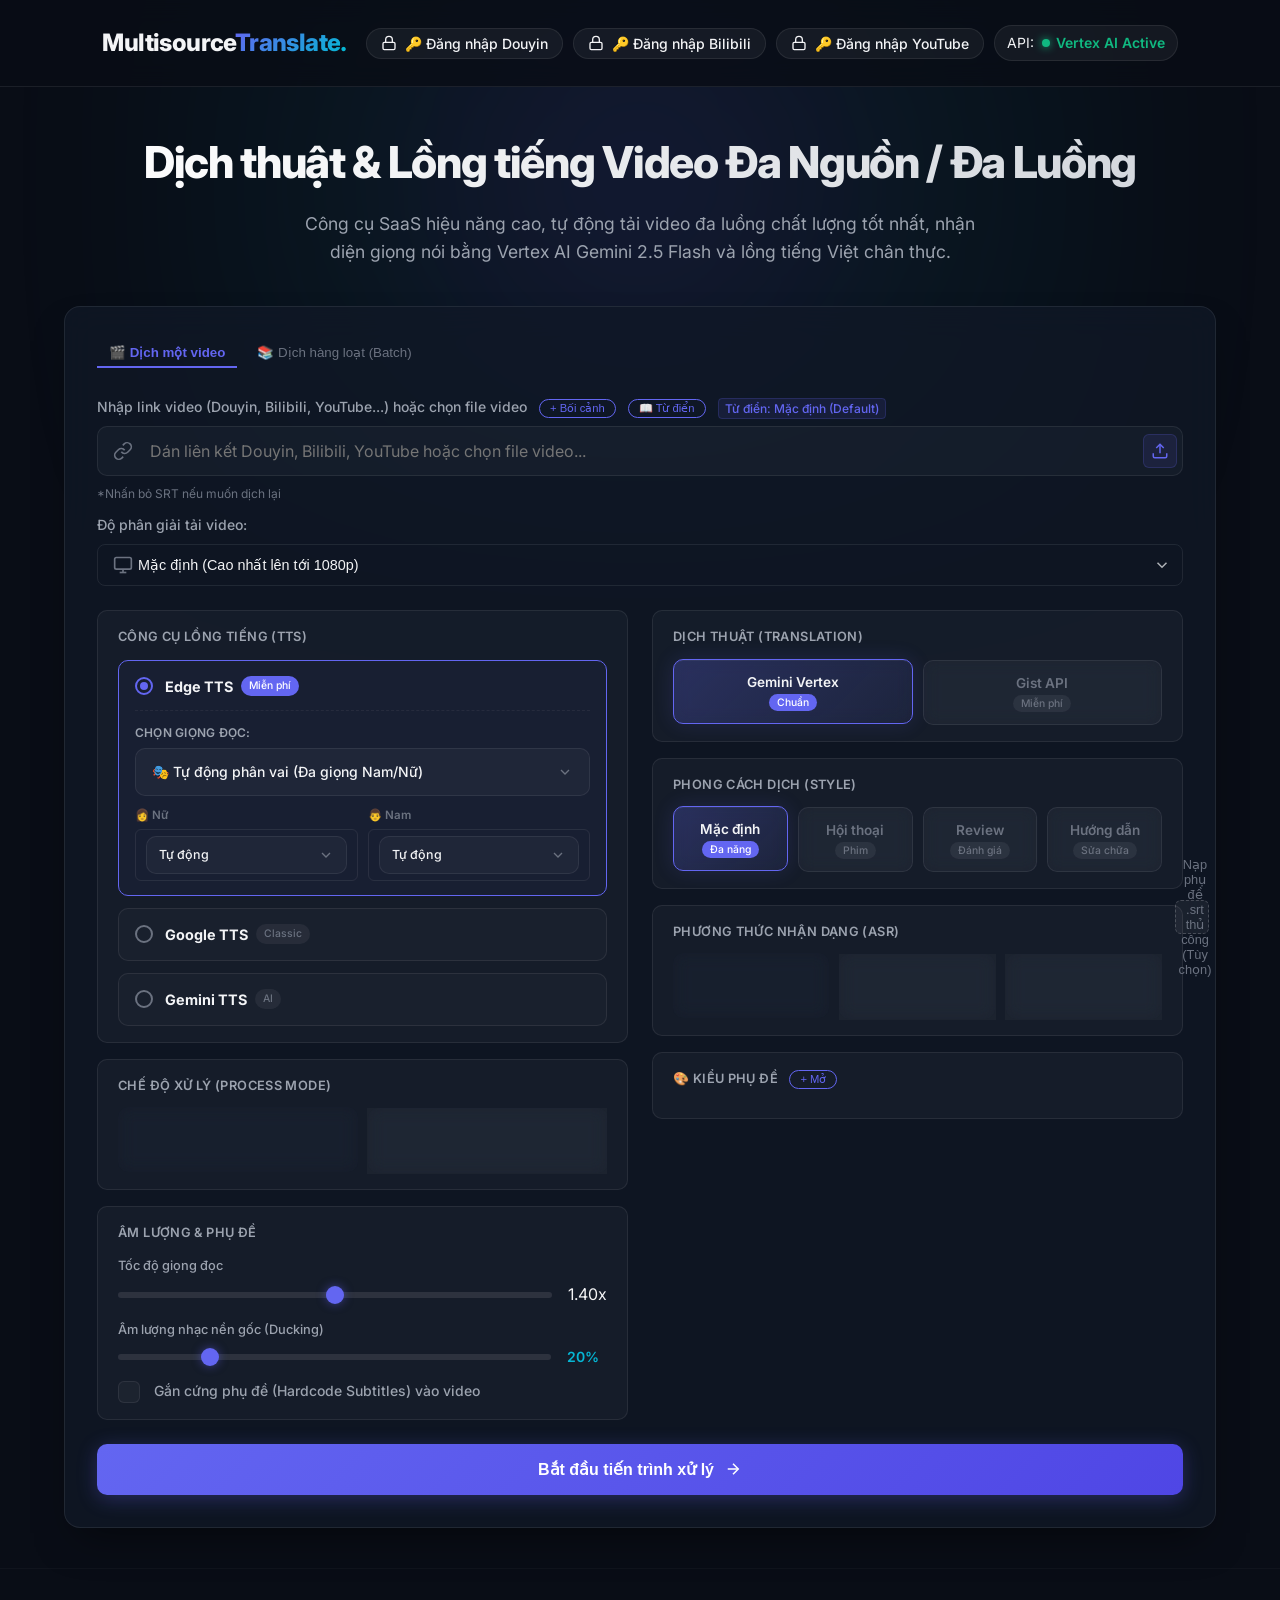
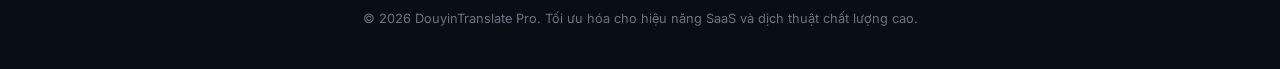
==== commit bd96a7b7: "style: Make srt manual import button visible by default on page load" ====
--- a/static/index.html
+++ b/static/index.html
@@ -97,12 +97,32 @@
                             </button>
                             <input type="file" id="videoFileInput"
                                 accept="video/mp4,video/quicktime,video/x-msvideo,video/x-matroska,video/webm,video/x-flv,video/x-ms-wmv"
-                                hidden>
+                                multiple hidden>
                         </div>
                         <div id="fileSelectedBadge" class="file-selected-badge hidden">
                             <span class="file-badge-name" id="selectedFileName"></span>
                             <button type="button" class="file-badge-remove" id="fileRemoveBtn"
                                 title="Xoá file">&times;</button>
+                        </div>
+                        <!-- Badge file phụ đề SRT được nạp/phát hiện -->
+                        <div id="srtSelectedBadge" class="file-selected-badge hidden" style="background: rgba(16, 185, 129, 0.1); border: 2px solid rgba(16, 185, 129, 0.4); color: #10B981; margin-top: 6px; display: inline-flex; align-items: center; justify-content: space-between; border-radius: 8px; padding: 6px 12px; font-size: 0.85rem; width: fit-content; max-width: 100%; gap: 8px;">
+                            <span class="file-badge-name" id="selectedSrtName" style="max-width: 250px; overflow: hidden; text-overflow: ellipsis; white-space: nowrap; font-weight: 500;"></span>
+                            <button type="button" class="file-badge-remove" id="srtRemoveBtn" title="Bỏ file SRT" style="background: none; border: none; color: inherit; font-size: 1.2rem; line-height: 1; cursor: pointer; padding: 0 4px; font-weight: bold;">&times;</button>
+                        </div>
+                        <!-- Nút nạp SRT thủ công -->
+                        <div id="srtUploadContainer" style="margin-top: 8px; display: flex; gap: 8px; align-items: center;">
+                            <button type="button" class="btn-import-file" id="btnSelectSrtManual" style="padding: 6px 12px; font-size: 0.8rem; background: rgba(255,255,255,0.05); border: 1px dashed rgba(255,255,255,0.2); border-radius: 6px; color: var(--text-muted); cursor: pointer; display: flex; align-items: center; gap: 6px;" title="Chọn file phụ đề dịch sẵn .srt">
+                                <svg viewBox="0 0 24 24" fill="none" stroke="currentColor" stroke-width="2" style="width:14px;height:14px;">
+                                    <path d="M14 2H6a2 2 0 0 0-2 2v16a2 2 0 0 0 2 2h12a2 2 0 0 0 2-2V8z"></path>
+                                    <polyline points="14 2 14 8 20 8"></polyline>
+                                    <line x1="16" y1="13" x2="8" y2="13"></line>
+                                    <line x1="16" y1="17" x2="8" y2="17"></line>
+                                    <polyline points="10 9 9 9 8 9"></polyline>
+                                </svg>
+                                Nạp phụ đề .srt thủ công (Tùy chọn)
+                            </button>
+                            <input type="file" id="srtFileInput" accept=".srt" hidden>
+                            <span style="font-size: 0.75rem; color: var(--text-muted);">*Nhấn bỏ SRT nếu muốn dịch lại</span>
                         </div>
                     </div>
                     <div class="input-group" id="contextGroup" style="display:none; margin-top: 8px;">
@@ -632,7 +652,12 @@
                         <div class="ocr-crop-box" id="ocrCropBox">
                             <div class="ocr-resize-handle top" id="handleTop"></div>
                             <div class="ocr-resize-handle bottom" id="handleBottom"></div>
-                        </div>
+                            <div class="ocr-resize-handle left" id="handleLeft"></div>
+                            <div class="ocr-resize-handle right" id="handleRight"></div>
+                        </div>
+                        <!-- CapCut alignment guides -->
+                        <div class="ocr-guide-line vertical" id="ocrGuideVertical"></div>
+                        <div class="ocr-guide-line horizontal" id="ocrGuideHorizontal"></div>
                     </div>
                 </div>
             </div>
@@ -739,6 +764,7 @@
                     <div class="subtitle-editor-header">
                         <span class="col-time">Thời gian (giây)</span>
                         <span class="col-text">Phụ đề dịch Việt</span>
+                        <span class="col-speaker" style="width: 115px; flex-shrink: 0; text-align: left; padding-left: 8px; font-size: 0.75rem; font-weight: 600; color: var(--text-muted);">Vai giọng</span>
                     </div>
                     <div id="subtitleList" class="subtitle-list">
                         <!-- Dynamic items populated via JS -->
--- a/static/style.css
+++ b/static/style.css
@@ -1397,16 +1397,15 @@
 
 .ocr-crop-box {
     position: absolute;
-    left: 0;
-    width: 100%;
+    left: 10%;
+    width: 80%;
     top: 85%;
     height: 8%;
     background: linear-gradient(180deg, rgba(99, 102, 241, 0.04) 0%, rgba(99, 102, 241, 0.12) 50%, rgba(99, 102, 241, 0.04) 100%);
-    border-top: 2px solid var(--accent);
-    border-bottom: 2px solid var(--accent);
+    border: 1px solid var(--accent);
     box-shadow: 0 0 0 9999px rgba(0, 0, 0, 0.65);
     pointer-events: auto;
-    cursor: ns-resize;
+    cursor: move;
     display: flex;
     align-items: center;
     justify-content: center;
@@ -1414,28 +1413,22 @@
     box-sizing: border-box;
 }
 
-.ocr-crop-box::before {
-    content: "";
+.ocr-resize-handle {
     position: absolute;
+    background-color: transparent;
+    transition: var(--transition);
+}
+
+.ocr-resize-handle.top,
+.ocr-resize-handle.bottom {
     left: 0;
     width: 100%;
     height: 1px;
-    border-top: 1px dashed rgba(255, 255, 255, 0.35);
-    pointer-events: none;
-}
-
-.ocr-resize-handle {
-    position: absolute;
-    left: 0;
-    width: 100%;
-    height: 2px;
-    background-color: var(--accent);
     cursor: ns-resize;
-    transition: var(--transition);
-}
-
-/* Tăng diện tích click/tập trung chuột mà không làm dày thanh hiển thị */
-.ocr-resize-handle::before {
+}
+
+.ocr-resize-handle.top::before,
+.ocr-resize-handle.bottom::before {
     content: "";
     position: absolute;
     left: 0;
@@ -1453,7 +1446,66 @@
     bottom: -1px;
 }
 
-
+.ocr-resize-handle.left,
+.ocr-resize-handle.right {
+    top: 0;
+    width: 2px;
+    height: 100%;
+    cursor: ew-resize;
+    background-color: transparent;
+}
+
+.ocr-resize-handle.left::before,
+.ocr-resize-handle.right::before {
+    content: "";
+    position: absolute;
+    top: 0;
+    bottom: 0;
+    left: -10px;
+    right: -10px;
+    background: transparent;
+}
+
+.ocr-resize-handle.left {
+    left: -1px;
+}
+
+.ocr-resize-handle.right {
+    right: -1px;
+}
+
+
+
+/* CapCut alignment guides */
+.ocr-guide-line {
+    position: absolute;
+    background-color: #ff2d55; /* CapCut pinkish red snap line */
+    opacity: 0;
+    pointer-events: none;
+    transition: opacity 0.05s ease;
+}
+
+.ocr-guide-line.vertical {
+    top: 0;
+    bottom: 0;
+    width: 1px;
+    left: 50%;
+    transform: translateX(-50%);
+    z-index: 15;
+}
+
+.ocr-guide-line.horizontal {
+    left: 0;
+    right: 0;
+    height: 1px;
+    top: 50%;
+    transform: translateY(-50%);
+    z-index: 15;
+}
+
+.ocr-guide-line.active {
+    opacity: 0.85;
+}
 
 /* OCR Custom Timeline styling */
 .ocr-timeline-container {
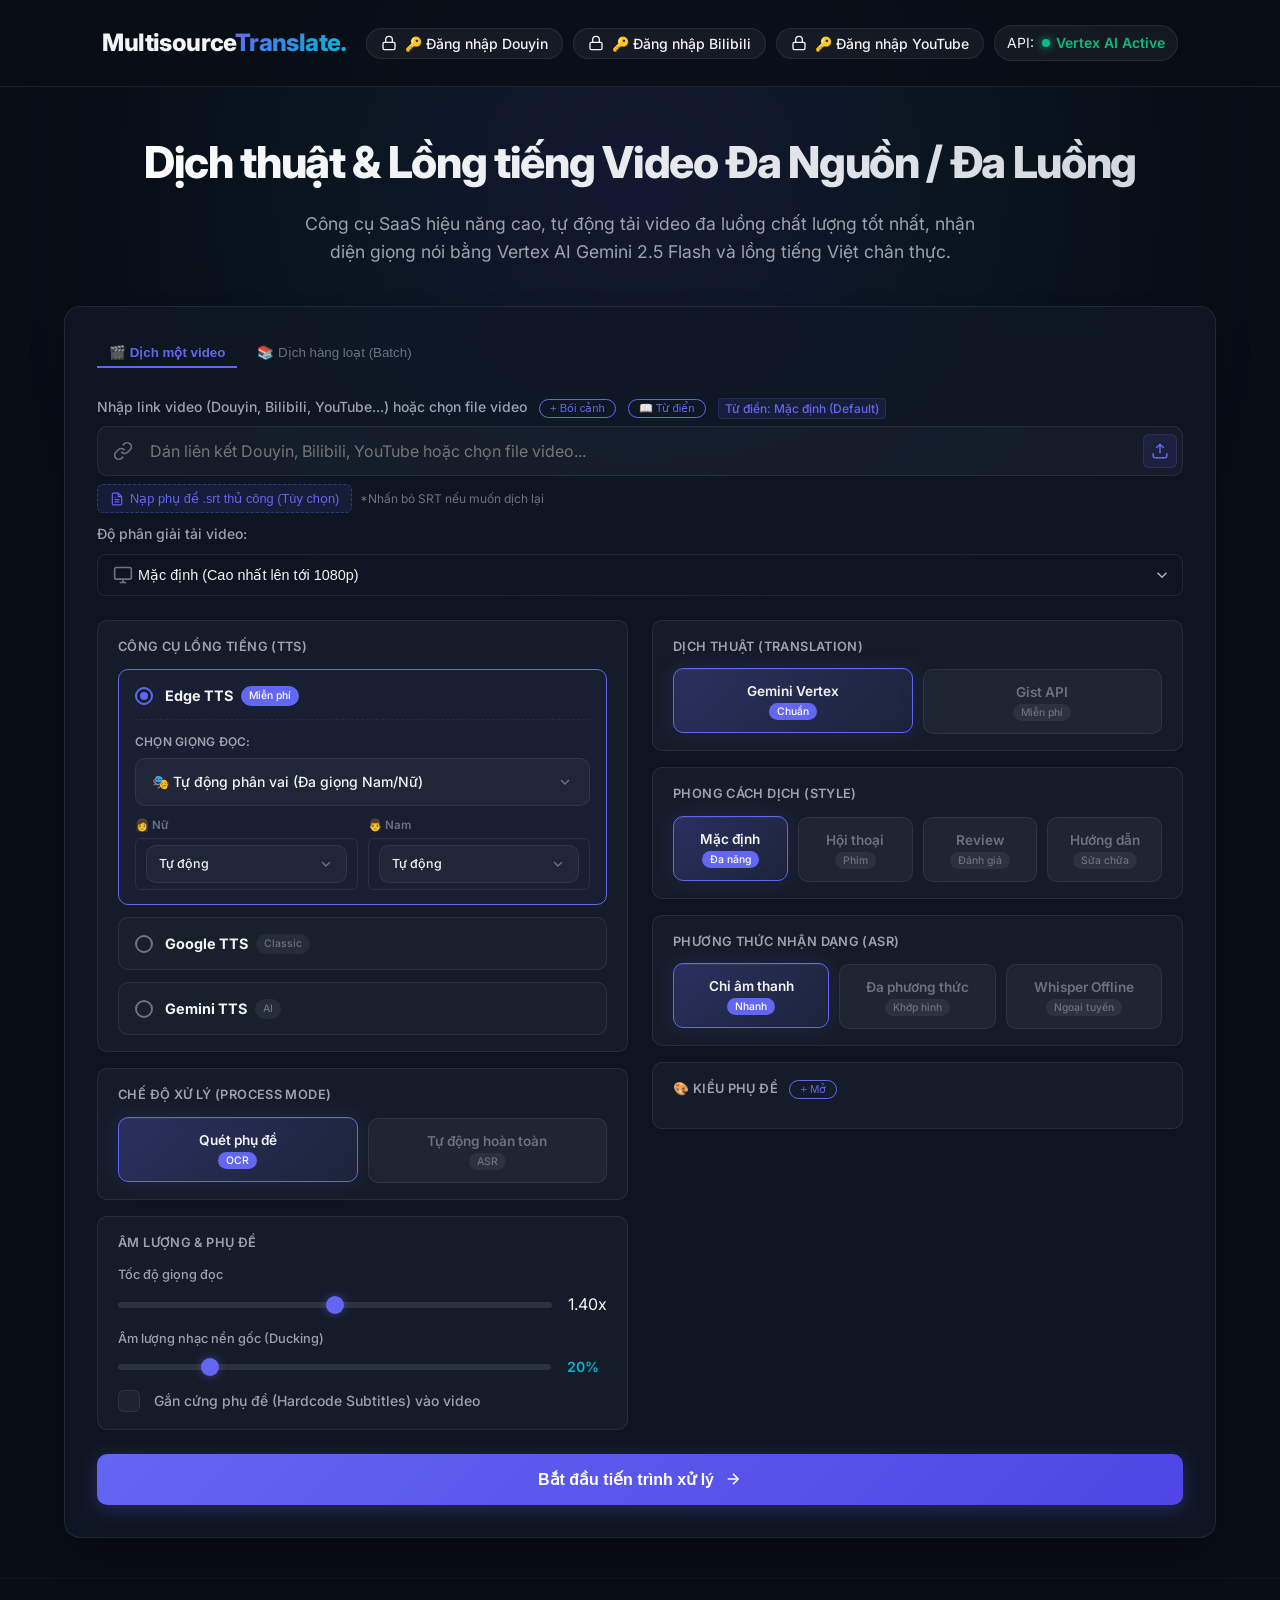
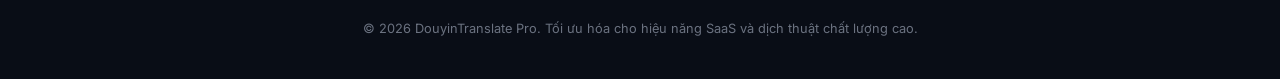
==== commit 92dbc65e: "style: Remove class btn-import-file from manual srt button to prevent layout collapse" ====
--- a/static/index.html
+++ b/static/index.html
@@ -111,7 +111,7 @@
                         </div>
                         <!-- Nút nạp SRT thủ công -->
                         <div id="srtUploadContainer" style="margin-top: 8px; display: flex; gap: 8px; align-items: center;">
-                            <button type="button" class="btn-import-file" id="btnSelectSrtManual" style="padding: 6px 12px; font-size: 0.8rem; background: rgba(255,255,255,0.05); border: 1px dashed rgba(255,255,255,0.2); border-radius: 6px; color: var(--text-muted); cursor: pointer; display: flex; align-items: center; gap: 6px;" title="Chọn file phụ đề dịch sẵn .srt">
+                            <button type="button" id="btnSelectSrtManual" style="padding: 6px 12px; font-size: 0.8rem; background: rgba(99, 102, 241, 0.1); border: 1px dashed rgba(99, 102, 241, 0.4); border-radius: 6px; color: var(--accent); cursor: pointer; display: flex; align-items: center; gap: 6px;" title="Chọn file phụ đề dịch sẵn .srt">
                                 <svg viewBox="0 0 24 24" fill="none" stroke="currentColor" stroke-width="2" style="width:14px;height:14px;">
                                     <path d="M14 2H6a2 2 0 0 0-2 2v16a2 2 0 0 0 2 2h12a2 2 0 0 0 2-2V8z"></path>
                                     <polyline points="14 2 14 8 20 8"></polyline>
